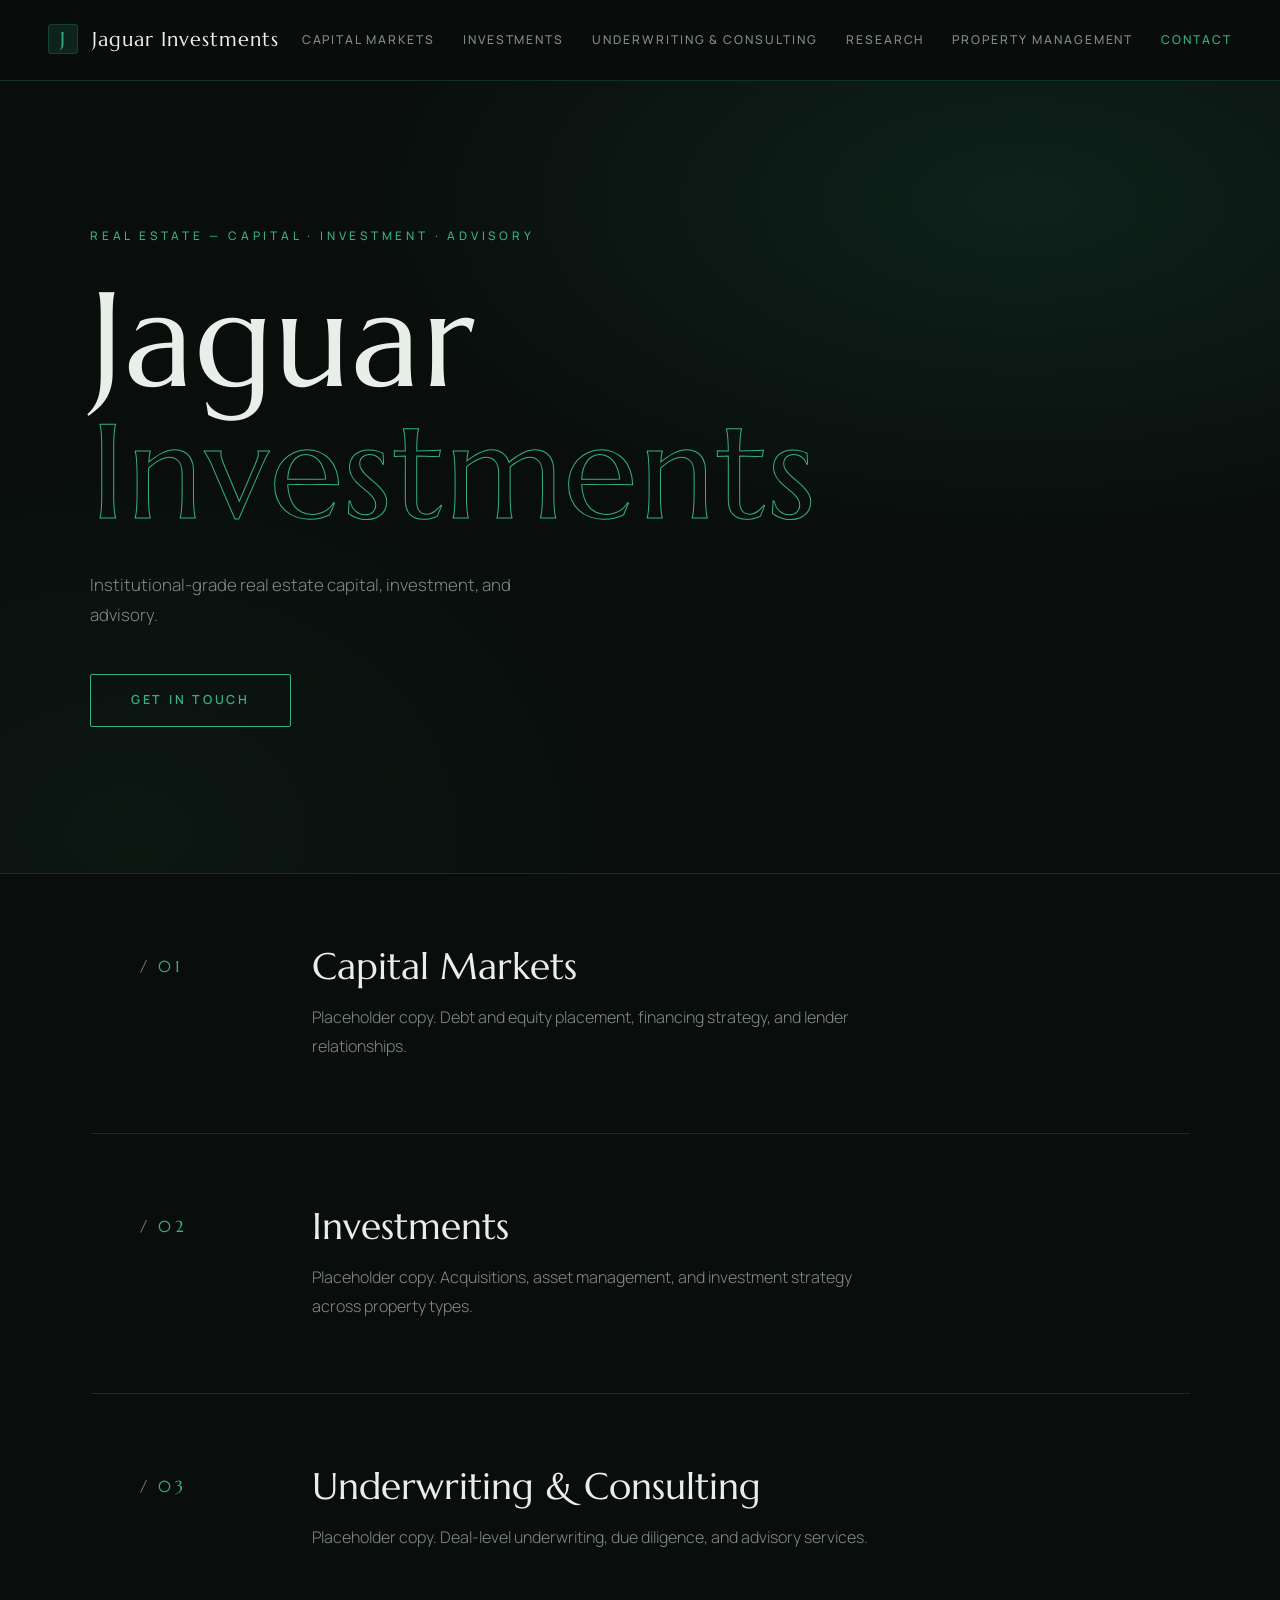
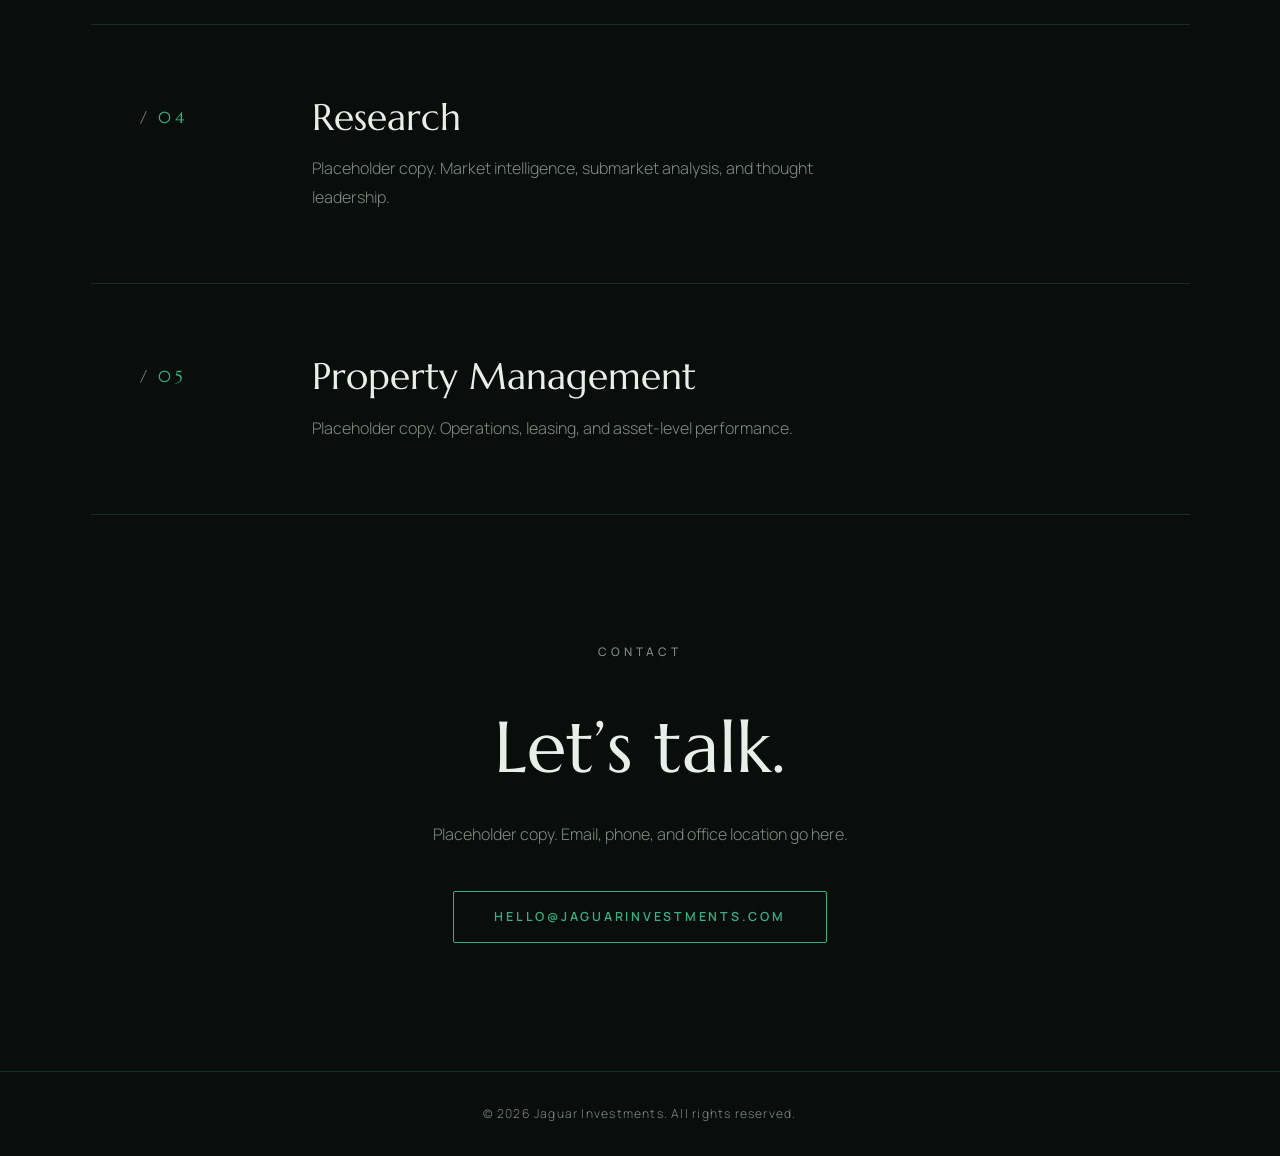
==== index.html @ a8621113 "Rebrand to Jaguar Investments with new jade-on-black Jaguar theme evolved from Noir Co-authored-by: " ====
<!DOCTYPE html>
<html lang="en">
<head>
  <meta charset="UTF-8" />
  <meta name="viewport" content="width=device-width, initial-scale=1.0" />
  <title>Jaguar Investments</title>
  <link rel="preconnect" href="https://fonts.googleapis.com" />
  <link rel="preconnect" href="https://fonts.gstatic.com" crossorigin />
  <link rel="stylesheet" href="https://fonts.googleapis.com/css2?family=Marcellus&family=Manrope:wght@300;400;500;600;700&display=swap" />
  <link rel="stylesheet" href="base.css" />
  <link rel="stylesheet" href="themes/jaguar.css" />
</head>
<body>

  <!-- ============ HEADER / NAV ============ -->
  <header class="site-header">
    <a class="logo" href="#top"><span class="logo-mark">J</span> Jaguar Investments</a>
    <nav class="site-nav">
      <a href="#capital-markets">Capital Markets</a>
      <a href="#investments">Investments</a>
      <a href="#underwriting-consulting">Underwriting &amp; Consulting</a>
      <a href="#research">Research</a>
      <a href="#property-management">Property Management</a>
      <a href="#contact" class="nav-cta">Contact</a>
    </nav>
  </header>

  <main id="top">

    <!-- ============ HERO ============ -->
    <section class="hero">
      <div class="hero-inner">
        <p class="kicker">Real Estate &mdash; Capital &middot; Investment &middot; Advisory</p>
        <h1>Jaguar<br /><em>Investments</em></h1>
        <p class="tagline">Institutional-grade real estate capital, investment, and advisory.</p>
        <a href="#contact" class="button">Get in Touch</a>
      </div>
    </section>

    <!-- ============ CORE SERVICES ============ -->
    <div class="services">

      <section id="capital-markets" class="service">
        <span class="num">01</span>
        <div class="service-copy">
          <h2>Capital Markets</h2>
          <p>Placeholder copy. Debt and equity placement, financing strategy, and lender relationships.</p>
        </div>
      </section>

      <section id="investments" class="service">
        <span class="num">02</span>
        <div class="service-copy">
          <h2>Investments</h2>
          <p>Placeholder copy. Acquisitions, asset management, and investment strategy across property types.</p>
        </div>
      </section>

      <section id="underwriting-consulting" class="service">
        <span class="num">03</span>
        <div class="service-copy">
          <h2>Underwriting &amp; Consulting</h2>
          <p>Placeholder copy. Deal-level underwriting, due diligence, and advisory services.</p>
        </div>
      </section>

      <section id="research" class="service">
        <span class="num">04</span>
        <div class="service-copy">
          <h2>Research</h2>
          <p>Placeholder copy. Market intelligence, submarket analysis, and thought leadership.</p>
        </div>
      </section>

      <section id="property-management" class="service">
        <span class="num">05</span>
        <div class="service-copy">
          <h2>Property Management</h2>
          <p>Placeholder copy. Operations, leasing, and asset-level performance.</p>
        </div>
      </section>

    </div>

    <!-- ============ CONTACT ============ -->
    <section id="contact" class="contact">
      <p class="kicker">Contact</p>
      <h2>Let&rsquo;s talk.</h2>
      <p>Placeholder copy. Email, phone, and office location go here.</p>
      <a href="mailto:hello@jaguarinvestments.com" class="button">hello@jaguarinvestments.com</a>
    </section>

  </main>

  <footer class="site-footer">
    <p>&copy; 2026 Jaguar Investments. All rights reserved.</p>
  </footer>

</body>
</html>
---- base.css ----
/* ============================================================
   Gamma Capital — base.css
   Shared reset + the floating theme switcher (dev tool).
   All visual personality lives in themes/*.css
   ============================================================ */

* {
  margin: 0;
  padding: 0;
  box-sizing: border-box;
}

html {
  scroll-behavior: smooth;
}

body {
  line-height: 1.6;
  -webkit-font-smoothing: antialiased;
}

img {
  max-width: 100%;
  display: block;
}

a {
  color: inherit;
}

/* (Theme switcher removed — Noir locked in as the site's look.
   Alternate explorations remain in themes/ for reference.) */
---- themes/jaguar.css ----
/* ============================================================
   THEME: JAGUAR — noir evolved
   Green-black base, jade accent, roman serif display.
   Black jaguar, emerald eyes. Fonts loaded via <link> in HTML.
   ============================================================ */

:root {
  --bg: #090d0b;
  --bg-raised: #0e1512;
  --text: #e8efe9;
  --muted: #7f8d85;
  --jade: #35b184;
  --jade-soft: rgba(53, 177, 132, 0.14);
  --line: rgba(53, 177, 132, 0.22);
}

body {
  background: var(--bg);
  color: var(--text);
  font-family: "Manrope", sans-serif;
  font-weight: 300;
}

::selection {
  background: var(--jade);
  color: var(--bg);
}

/* ---------- Header ---------- */
.site-header {
  display: flex;
  align-items: center;
  justify-content: space-between;
  flex-wrap: wrap;
  gap: 1rem;
  padding: 1.5rem 3rem;
  border-bottom: 1px solid var(--line);
  position: sticky;
  top: 0;
  background: rgba(9, 13, 11, 0.88);
  backdrop-filter: blur(12px);
  z-index: 10;
}

.logo {
  font-family: "Marcellus", serif;
  font-size: 1.25rem;
  letter-spacing: 0.05em;
  text-decoration: none;
}

.logo-mark {
  display: inline-block;
  color: var(--jade);
  border: 1px solid var(--line);
  background: var(--jade-soft);
  width: 1.9rem;
  height: 1.9rem;
  line-height: 1.85rem;
  text-align: center;
  border-radius: 4px;
  margin-right: 0.4rem;
}

.site-nav {
  display: flex;
  flex-wrap: wrap;
  gap: 1.75rem;
}

.site-nav a {
  text-decoration: none;
  color: var(--muted);
  font-size: 0.76rem;
  font-weight: 500;
  letter-spacing: 0.16em;
  text-transform: uppercase;
  transition: color 0.2s;
}

.site-nav a:hover,
.site-nav .nav-cta {
  color: var(--jade);
}

/* ---------- Hero ---------- */
.hero {
  min-height: 88vh;
  display: flex;
  align-items: center;
  padding: 4rem 3rem;
  background:
    radial-gradient(ellipse 55% 45% at 80% 15%, rgba(53, 177, 132, 0.13), transparent),
    radial-gradient(ellipse 45% 55% at 10% 95%, rgba(53, 177, 132, 0.06), transparent);
}

.hero-inner {
  max-width: 1100px;
  margin: 0 auto;
  width: 100%;
}

.kicker {
  color: var(--jade);
  font-size: 0.74rem;
  font-weight: 500;
  letter-spacing: 0.32em;
  text-transform: uppercase;
  margin-bottom: 1.75rem;
}

.hero h1 {
  font-family: "Marcellus", serif;
  font-weight: 400;
  font-size: clamp(3.75rem, 10.5vw, 8.5rem);
  line-height: 0.98;
  letter-spacing: 0.01em;
}

.hero h1 em {
  font-style: normal;
  color: transparent;
  -webkit-text-stroke: 1px var(--jade);
}

.tagline {
  margin-top: 2rem;
  max-width: 460px;
  color: var(--muted);
  font-size: 1.05rem;
  line-height: 1.8;
}

.button {
  display: inline-block;
  margin-top: 2.75rem;
  padding: 0.95rem 2.5rem;
  border: 1px solid var(--jade);
  color: var(--jade);
  text-decoration: none;
  font-size: 0.78rem;
  font-weight: 600;
  letter-spacing: 0.22em;
  text-transform: uppercase;
  border-radius: 2px;
  transition: all 0.25s;
}

.button:hover {
  background: var(--jade);
  color: var(--bg);
  box-shadow: 0 8px 30px rgba(53, 177, 132, 0.25);
}

/* ---------- Services ---------- */
.services {
  border-top: 1px solid var(--line);
}

.service {
  display: grid;
  grid-template-columns: 140px 1fr;
  gap: 2rem;
  max-width: 1100px;
  margin: 0 auto;
  padding: 4.5rem 3rem;
  border-bottom: 1px solid var(--line);
  border-left: 2px solid transparent;
  transition: background 0.3s, border-left-color 0.3s;
}

.service:hover {
  background: var(--bg-raised);
  border-left-color: var(--jade);
}

.num {
  font-family: "Marcellus", serif;
  font-size: 1rem;
  letter-spacing: 0.2em;
  color: var(--jade);
  line-height: 2.6;
}

.num::before {
  content: "/ ";
  color: var(--muted);
}

.service h2 {
  font-family: "Marcellus", serif;
  font-weight: 400;
  font-size: 2.3rem;
  line-height: 1.12;
  margin-bottom: 1rem;
}

.service p {
  color: var(--muted);
  max-width: 560px;
  line-height: 1.8;
}

/* ---------- Contact ---------- */
.contact {
  max-width: 1100px;
  margin: 0 auto;
  padding: 8rem 3rem;
  text-align: center;
}

.contact h2 {
  font-family: "Marcellus", serif;
  font-weight: 400;
  font-size: clamp(2.5rem, 6vw, 4.5rem);
  margin-bottom: 1rem;
}

.contact p {
  color: var(--muted);
}

/* ---------- Footer ---------- */
.site-footer {
  padding: 2rem 3rem;
  border-top: 1px solid var(--line);
  color: var(--muted);
  font-size: 0.76rem;
  letter-spacing: 0.1em;
  text-align: center;
}

@media (max-width: 640px) {
  .site-header, .hero, .service, .contact { padding-left: 1.25rem; padding-right: 1.25rem; }
  .service { grid-template-columns: 1fr; gap: 0.75rem; }
}
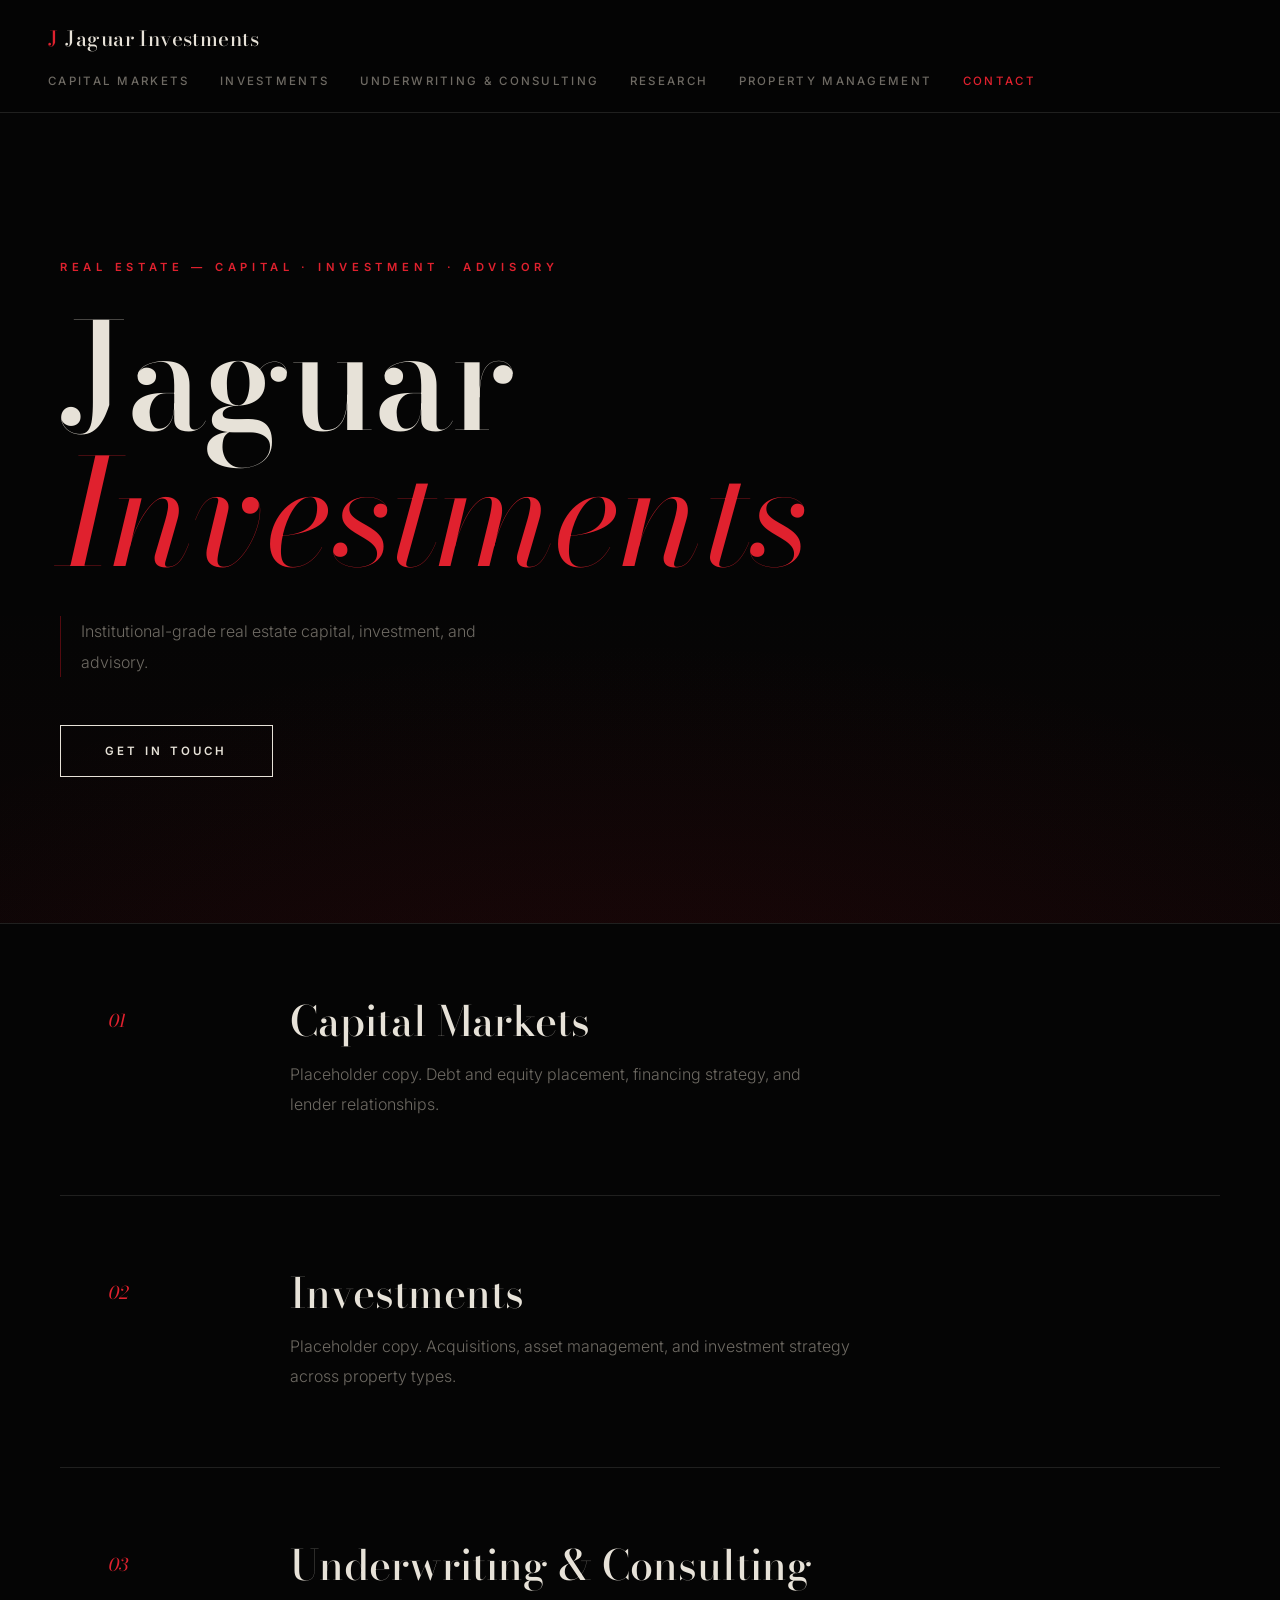
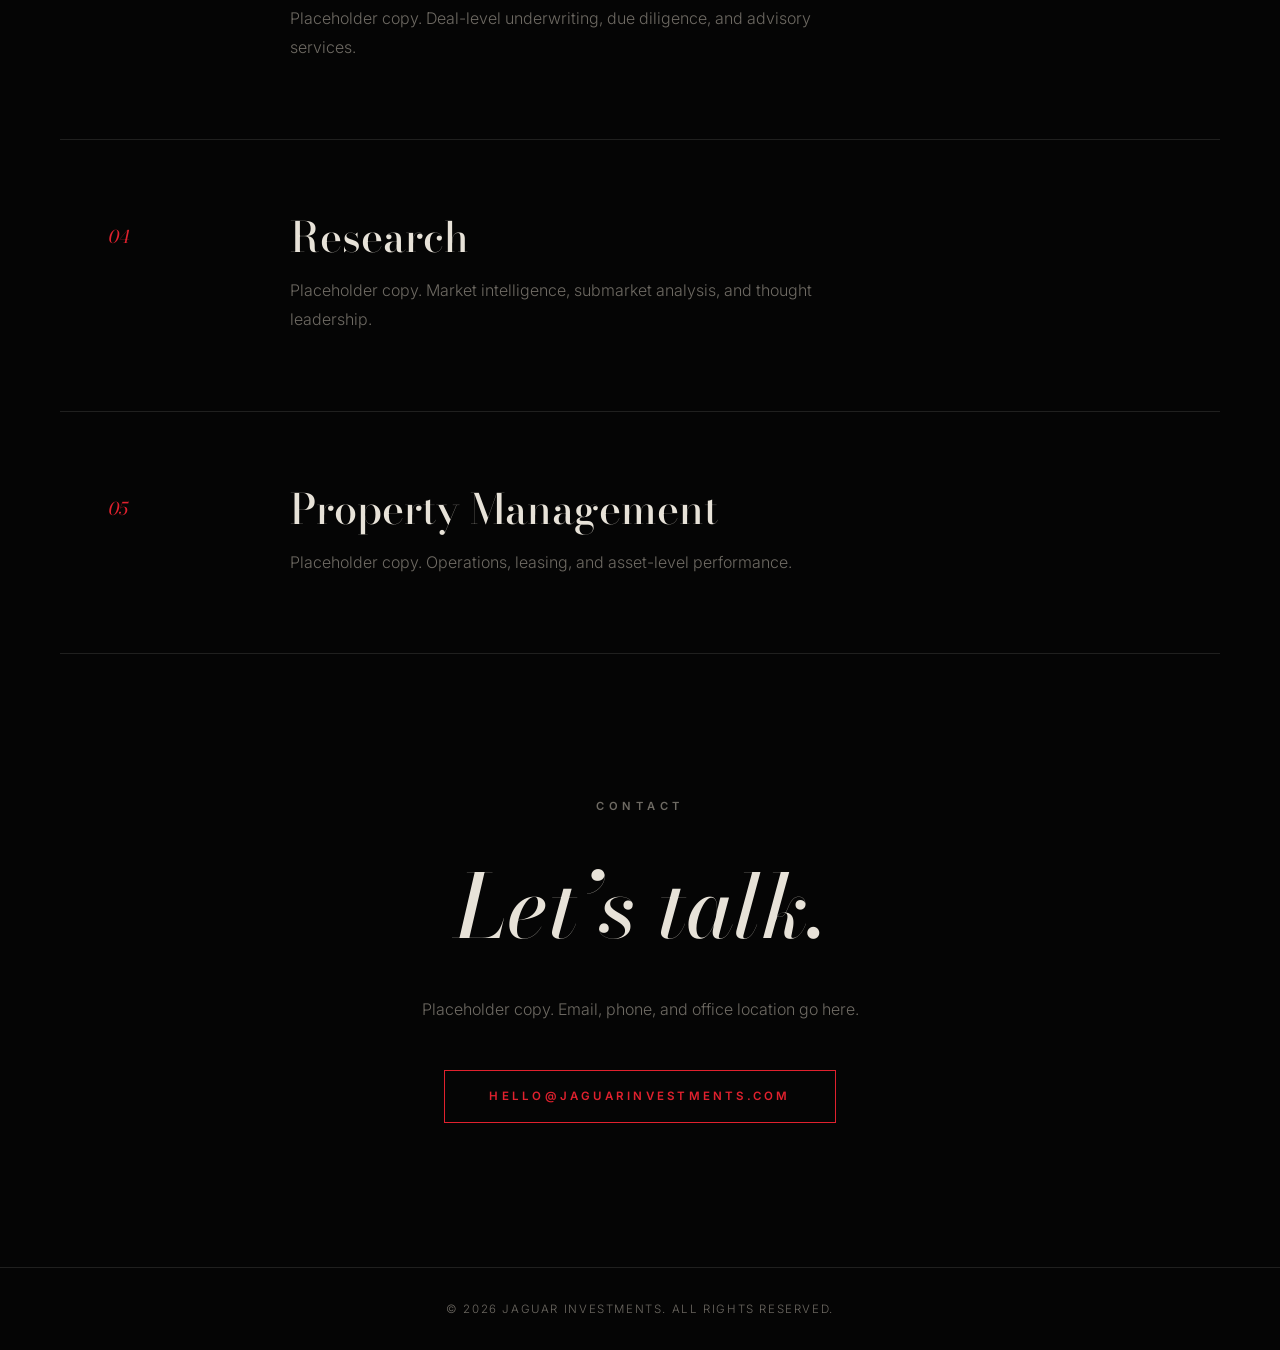
==== commit 45eadf84: "Redesign Jaguar theme: predator noir with pitch black, bone Bodoni type, blood crimson accent Co-aut" ====
--- a/index.html
+++ b/index.html
@@ -6,7 +6,7 @@
   <title>Jaguar Investments</title>
   <link rel="preconnect" href="https://fonts.googleapis.com" />
   <link rel="preconnect" href="https://fonts.gstatic.com" crossorigin />
-  <link rel="stylesheet" href="https://fonts.googleapis.com/css2?family=Marcellus&family=Manrope:wght@300;400;500;600;700&display=swap" />
+  <link rel="stylesheet" href="https://fonts.googleapis.com/css2?family=Bodoni+Moda:ital,opsz,wght@0,6..96,400;0,6..96,500;0,6..96,600;1,6..96,400;1,6..96,500&family=Inter:wght@300;400;500;600&display=swap" />
   <link rel="stylesheet" href="base.css" />
   <link rel="stylesheet" href="themes/jaguar.css" />
 </head>
--- a/themes/jaguar.css
+++ b/themes/jaguar.css
@@ -1,29 +1,31 @@
 /* ============================================================
-   THEME: JAGUAR — noir evolved
-   Green-black base, jade accent, roman serif display.
-   Black jaguar, emerald eyes. Fonts loaded via <link> in HTML.
+   THEME: JAGUAR — predator noir
+   Pitch black. Bone white. Blood crimson.
+   Razor-sharp Bodoni display type. No soft edges anywhere.
+   Fonts loaded via <link> in index.html.
    ============================================================ */
 
 :root {
-  --bg: #090d0b;
-  --bg-raised: #0e1512;
-  --text: #e8efe9;
-  --muted: #7f8d85;
-  --jade: #35b184;
-  --jade-soft: rgba(53, 177, 132, 0.14);
-  --line: rgba(53, 177, 132, 0.22);
+  --bg: #050505;
+  --bg-raised: #0c0b0b;
+  --bone: #e7e2d8;
+  --muted: #6e6a63;
+  --blood: #b3111c;
+  --blood-bright: #e0212e;
+  --line: rgba(231, 226, 216, 0.12);
+  --line-blood: rgba(179, 17, 28, 0.45);
 }
 
 body {
   background: var(--bg);
-  color: var(--text);
-  font-family: "Manrope", sans-serif;
+  color: var(--bone);
+  font-family: "Inter", sans-serif;
   font-weight: 300;
 }
 
 ::selection {
-  background: var(--jade);
-  color: var(--bg);
+  background: var(--blood);
+  color: var(--bone);
 }
 
 /* ---------- Header ---------- */
@@ -33,123 +35,125 @@
   justify-content: space-between;
   flex-wrap: wrap;
   gap: 1rem;
-  padding: 1.5rem 3rem;
+  padding: 1.4rem 3rem;
   border-bottom: 1px solid var(--line);
   position: sticky;
   top: 0;
-  background: rgba(9, 13, 11, 0.88);
-  backdrop-filter: blur(12px);
+  background: rgba(5, 5, 5, 0.92);
+  backdrop-filter: blur(14px);
   z-index: 10;
 }
 
 .logo {
-  font-family: "Marcellus", serif;
-  font-size: 1.25rem;
-  letter-spacing: 0.05em;
+  font-family: "Bodoni Moda", serif;
+  font-size: 1.3rem;
+  font-weight: 500;
+  letter-spacing: 0.02em;
   text-decoration: none;
 }
 
 .logo-mark {
-  display: inline-block;
-  color: var(--jade);
-  border: 1px solid var(--line);
-  background: var(--jade-soft);
-  width: 1.9rem;
-  height: 1.9rem;
-  line-height: 1.85rem;
-  text-align: center;
-  border-radius: 4px;
-  margin-right: 0.4rem;
+  color: var(--blood-bright);
+  margin-right: 0.1rem;
 }
 
 .site-nav {
   display: flex;
   flex-wrap: wrap;
-  gap: 1.75rem;
+  gap: 1.9rem;
 }
 
 .site-nav a {
   text-decoration: none;
   color: var(--muted);
-  font-size: 0.76rem;
-  font-weight: 500;
-  letter-spacing: 0.16em;
-  text-transform: uppercase;
-  transition: color 0.2s;
-}
-
-.site-nav a:hover,
+  font-size: 0.72rem;
+  font-weight: 500;
+  letter-spacing: 0.2em;
+  text-transform: uppercase;
+  transition: color 0.15s;
+}
+
+.site-nav a:hover {
+  color: var(--bone);
+}
+
 .site-nav .nav-cta {
-  color: var(--jade);
+  color: var(--blood-bright);
+}
+
+.site-nav .nav-cta:hover {
+  color: var(--blood-bright);
 }
 
 /* ---------- Hero ---------- */
 .hero {
-  min-height: 88vh;
+  min-height: 90vh;
   display: flex;
   align-items: center;
   padding: 4rem 3rem;
+  position: relative;
   background:
-    radial-gradient(ellipse 55% 45% at 80% 15%, rgba(53, 177, 132, 0.13), transparent),
-    radial-gradient(ellipse 45% 55% at 10% 95%, rgba(53, 177, 132, 0.06), transparent);
+    linear-gradient(180deg, transparent 60%, rgba(179, 17, 28, 0.04)),
+    radial-gradient(ellipse 70% 55% at 50% 120%, rgba(179, 17, 28, 0.10), transparent);
 }
 
 .hero-inner {
-  max-width: 1100px;
+  max-width: 1160px;
   margin: 0 auto;
   width: 100%;
 }
 
 .kicker {
-  color: var(--jade);
-  font-size: 0.74rem;
-  font-weight: 500;
-  letter-spacing: 0.32em;
-  text-transform: uppercase;
-  margin-bottom: 1.75rem;
+  color: var(--blood-bright);
+  font-size: 0.7rem;
+  font-weight: 600;
+  letter-spacing: 0.42em;
+  text-transform: uppercase;
+  margin-bottom: 2rem;
 }
 
 .hero h1 {
-  font-family: "Marcellus", serif;
+  font-family: "Bodoni Moda", serif;
+  font-weight: 500;
+  font-size: clamp(4rem, 11.5vw, 10rem);
+  line-height: 0.92;
+  letter-spacing: -0.01em;
+}
+
+.hero h1 em {
+  font-style: italic;
   font-weight: 400;
-  font-size: clamp(3.75rem, 10.5vw, 8.5rem);
-  line-height: 0.98;
-  letter-spacing: 0.01em;
-}
-
-.hero h1 em {
-  font-style: normal;
-  color: transparent;
-  -webkit-text-stroke: 1px var(--jade);
+  color: var(--blood-bright);
 }
 
 .tagline {
-  margin-top: 2rem;
-  max-width: 460px;
-  color: var(--muted);
-  font-size: 1.05rem;
-  line-height: 1.8;
+  margin-top: 2.25rem;
+  max-width: 440px;
+  color: var(--muted);
+  font-size: 1rem;
+  line-height: 1.9;
+  border-left: 1px solid var(--line-blood);
+  padding-left: 1.25rem;
 }
 
 .button {
   display: inline-block;
-  margin-top: 2.75rem;
-  padding: 0.95rem 2.5rem;
-  border: 1px solid var(--jade);
-  color: var(--jade);
+  margin-top: 3rem;
+  padding: 1rem 2.75rem;
+  border: 1px solid var(--bone);
+  color: var(--bone);
   text-decoration: none;
-  font-size: 0.78rem;
+  font-size: 0.72rem;
   font-weight: 600;
-  letter-spacing: 0.22em;
-  text-transform: uppercase;
-  border-radius: 2px;
-  transition: all 0.25s;
+  letter-spacing: 0.28em;
+  text-transform: uppercase;
+  transition: border-color 0.2s, color 0.2s, background 0.2s;
 }
 
 .button:hover {
-  background: var(--jade);
-  color: var(--bg);
-  box-shadow: 0 8px 30px rgba(53, 177, 132, 0.25);
+  border-color: var(--blood-bright);
+  background: var(--blood);
+  color: var(--bone);
 }
 
 /* ---------- Services ---------- */
@@ -159,65 +163,96 @@
 
 .service {
   display: grid;
-  grid-template-columns: 140px 1fr;
+  grid-template-columns: 150px 1fr;
   gap: 2rem;
-  max-width: 1100px;
+  max-width: 1160px;
   margin: 0 auto;
-  padding: 4.5rem 3rem;
+  padding: 4.75rem 3rem;
   border-bottom: 1px solid var(--line);
-  border-left: 2px solid transparent;
-  transition: background 0.3s, border-left-color 0.3s;
+  position: relative;
+  transition: background 0.25s;
+}
+
+.service::after {
+  content: "";
+  position: absolute;
+  left: 0;
+  top: 0;
+  bottom: 0;
+  width: 1px;
+  background: var(--blood-bright);
+  transform: scaleY(0);
+  transform-origin: top;
+  transition: transform 0.3s ease;
 }
 
 .service:hover {
   background: var(--bg-raised);
-  border-left-color: var(--jade);
+}
+
+.service:hover::after {
+  transform: scaleY(1);
 }
 
 .num {
-  font-family: "Marcellus", serif;
-  font-size: 1rem;
-  letter-spacing: 0.2em;
-  color: var(--jade);
-  line-height: 2.6;
-}
-
-.num::before {
-  content: "/ ";
-  color: var(--muted);
+  font-family: "Bodoni Moda", serif;
+  font-style: italic;
+  font-size: 1.1rem;
+  color: var(--blood-bright);
+  line-height: 2.4;
 }
 
 .service h2 {
-  font-family: "Marcellus", serif;
-  font-weight: 400;
-  font-size: 2.3rem;
-  line-height: 1.12;
+  font-family: "Bodoni Moda", serif;
+  font-weight: 500;
+  font-size: 2.6rem;
+  line-height: 1.05;
+  letter-spacing: 0;
   margin-bottom: 1rem;
 }
 
+.service:hover h2 {
+  color: #ffffff;
+}
+
 .service p {
   color: var(--muted);
   max-width: 560px;
-  line-height: 1.8;
+  line-height: 1.85;
 }
 
 /* ---------- Contact ---------- */
 .contact {
-  max-width: 1100px;
+  max-width: 1160px;
   margin: 0 auto;
-  padding: 8rem 3rem;
+  padding: 9rem 3rem;
   text-align: center;
 }
 
+.contact .kicker {
+  margin-bottom: 1.25rem;
+}
+
 .contact h2 {
-  font-family: "Marcellus", serif;
-  font-weight: 400;
-  font-size: clamp(2.5rem, 6vw, 4.5rem);
-  margin-bottom: 1rem;
+  font-family: "Bodoni Moda", serif;
+  font-weight: 500;
+  font-style: italic;
+  font-size: clamp(3rem, 7vw, 5.5rem);
+  margin-bottom: 1.25rem;
 }
 
 .contact p {
   color: var(--muted);
+}
+
+.contact .button {
+  border-color: var(--blood-bright);
+  color: var(--blood-bright);
+}
+
+.contact .button:hover {
+  background: var(--blood);
+  color: var(--bone);
 }
 
 /* ---------- Footer ---------- */
@@ -225,8 +260,9 @@
   padding: 2rem 3rem;
   border-top: 1px solid var(--line);
   color: var(--muted);
-  font-size: 0.76rem;
-  letter-spacing: 0.1em;
+  font-size: 0.72rem;
+  letter-spacing: 0.14em;
+  text-transform: uppercase;
   text-align: center;
 }
 
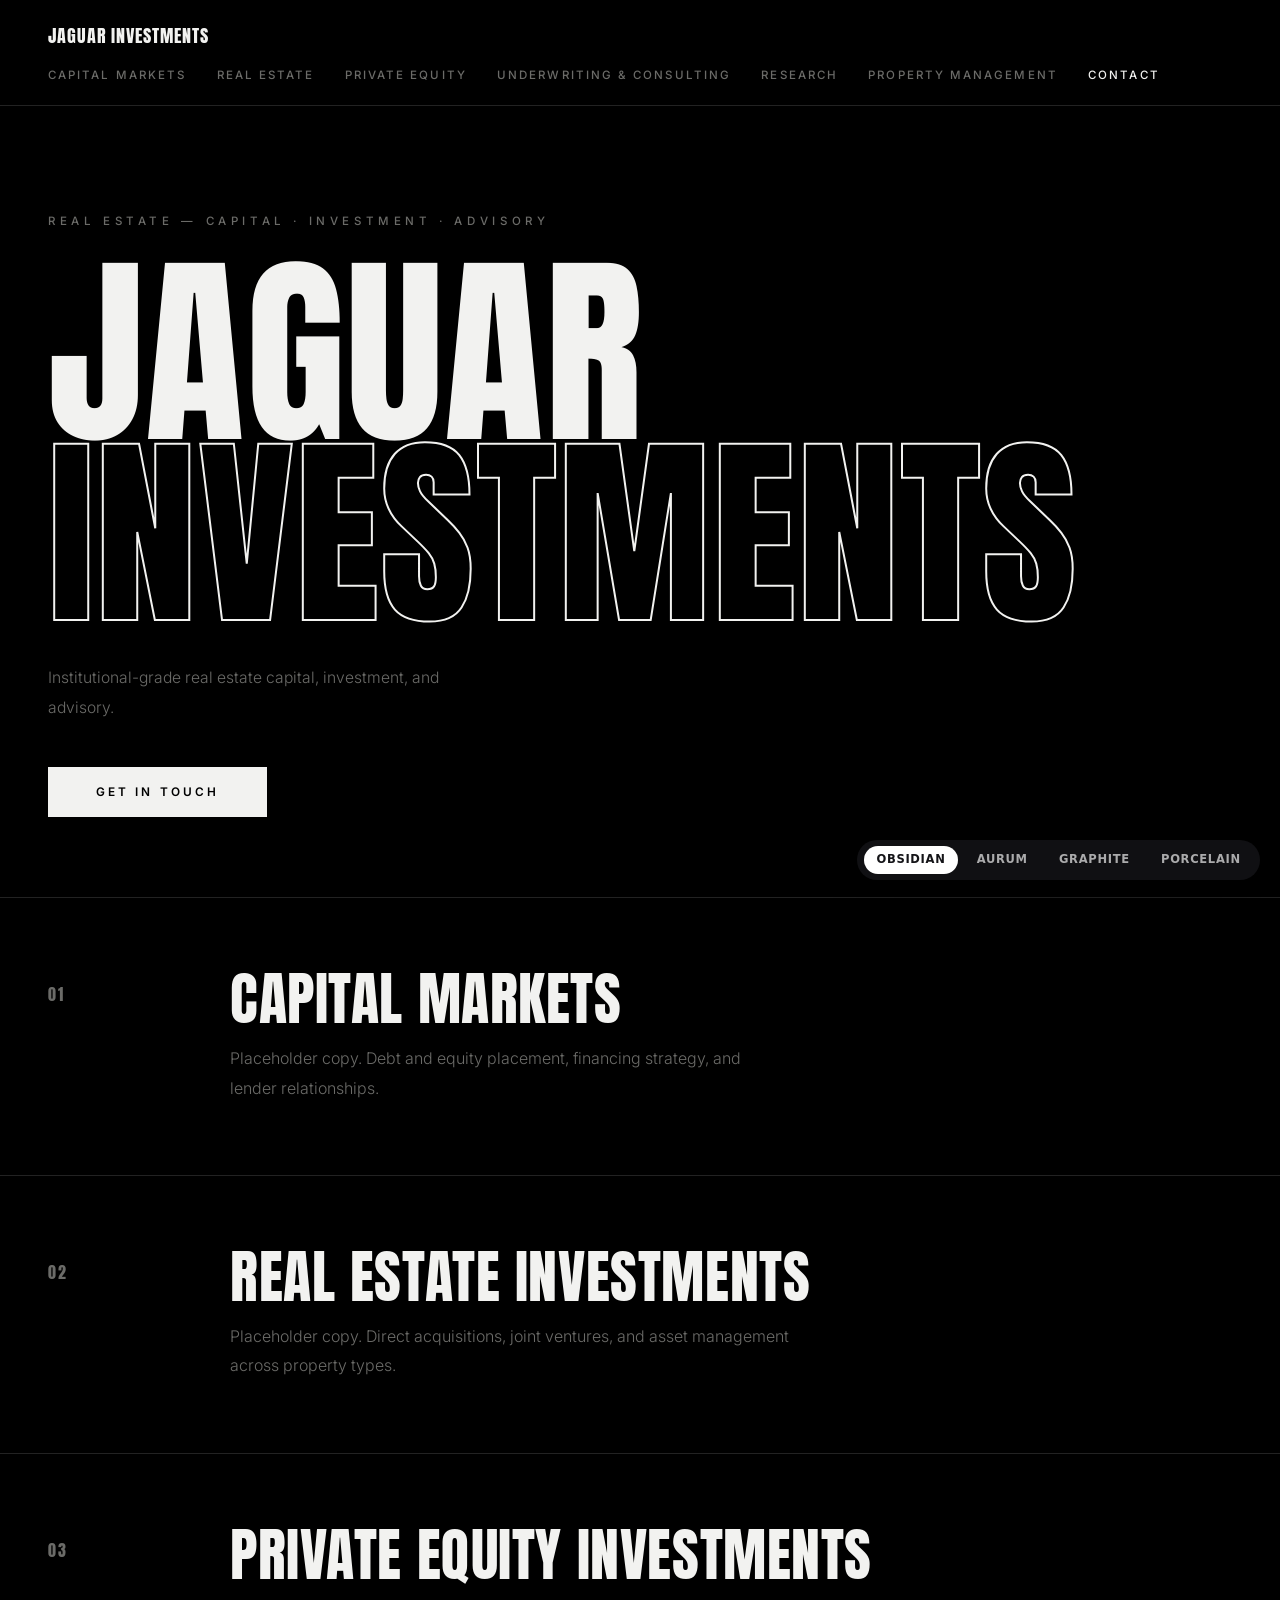
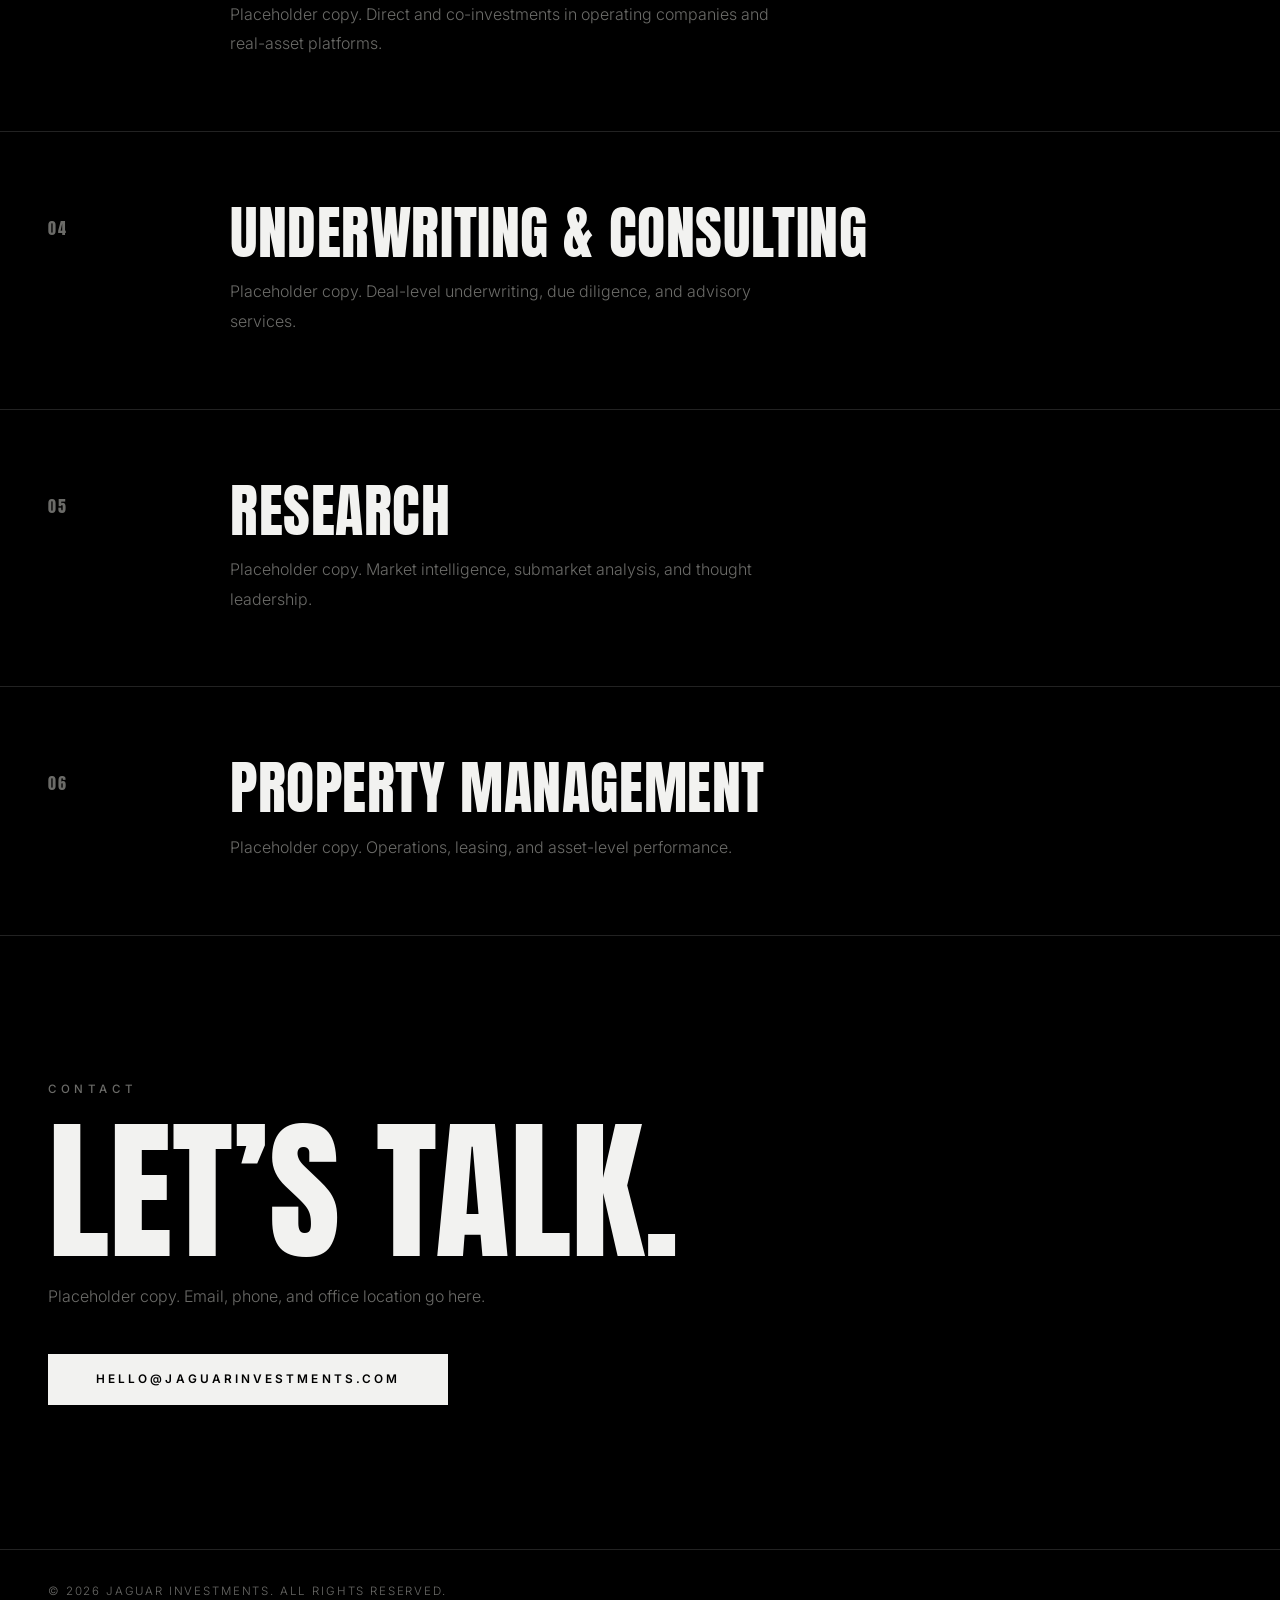
==== commit 7232aa96: "Split Investments into Real Estate and Private Equity; add four new theme options with switcher Co-a" ====
--- a/index.html
+++ b/index.html
@@ -6,9 +6,9 @@
   <title>Jaguar Investments</title>
   <link rel="preconnect" href="https://fonts.googleapis.com" />
   <link rel="preconnect" href="https://fonts.gstatic.com" crossorigin />
-  <link rel="stylesheet" href="https://fonts.googleapis.com/css2?family=Bodoni+Moda:ital,opsz,wght@0,6..96,400;0,6..96,500;0,6..96,600;1,6..96,400;1,6..96,500&family=Inter:wght@300;400;500;600&display=swap" />
+  <link rel="stylesheet" href="https://fonts.googleapis.com/css2?family=Anton&family=Cinzel:wght@400;500;600;700&family=Inter:wght@300;400;500;600&family=Space+Grotesk:wght@400;500;600;700&family=JetBrains+Mono:wght@400;500&family=Playfair+Display:ital,wght@0,400;0,500;0,600;1,400&display=swap" />
   <link rel="stylesheet" href="base.css" />
-  <link rel="stylesheet" href="themes/jaguar.css" />
+  <link rel="stylesheet" href="themes/obsidian.css" id="theme-css" />
 </head>
 <body>
 
@@ -17,7 +17,8 @@
     <a class="logo" href="#top"><span class="logo-mark">J</span> Jaguar Investments</a>
     <nav class="site-nav">
       <a href="#capital-markets">Capital Markets</a>
-      <a href="#investments">Investments</a>
+      <a href="#real-estate-investments">Real Estate</a>
+      <a href="#private-equity-investments">Private Equity</a>
       <a href="#underwriting-consulting">Underwriting &amp; Consulting</a>
       <a href="#research">Research</a>
       <a href="#property-management">Property Management</a>
@@ -48,16 +49,24 @@
         </div>
       </section>
 
-      <section id="investments" class="service">
+      <section id="real-estate-investments" class="service">
         <span class="num">02</span>
         <div class="service-copy">
-          <h2>Investments</h2>
-          <p>Placeholder copy. Acquisitions, asset management, and investment strategy across property types.</p>
+          <h2>Real Estate Investments</h2>
+          <p>Placeholder copy. Direct acquisitions, joint ventures, and asset management across property types.</p>
+        </div>
+      </section>
+
+      <section id="private-equity-investments" class="service">
+        <span class="num">03</span>
+        <div class="service-copy">
+          <h2>Private Equity Investments</h2>
+          <p>Placeholder copy. Direct and co-investments in operating companies and real-asset platforms.</p>
         </div>
       </section>
 
       <section id="underwriting-consulting" class="service">
-        <span class="num">03</span>
+        <span class="num">04</span>
         <div class="service-copy">
           <h2>Underwriting &amp; Consulting</h2>
           <p>Placeholder copy. Deal-level underwriting, due diligence, and advisory services.</p>
@@ -65,7 +74,7 @@
       </section>
 
       <section id="research" class="service">
-        <span class="num">04</span>
+        <span class="num">05</span>
         <div class="service-copy">
           <h2>Research</h2>
           <p>Placeholder copy. Market intelligence, submarket analysis, and thought leadership.</p>
@@ -73,7 +82,7 @@
       </section>
 
       <section id="property-management" class="service">
-        <span class="num">05</span>
+        <span class="num">06</span>
         <div class="service-copy">
           <h2>Property Management</h2>
           <p>Placeholder copy. Operations, leasing, and asset-level performance.</p>
@@ -96,5 +105,45 @@
     <p>&copy; 2026 Jaguar Investments. All rights reserved.</p>
   </footer>
 
+  <!-- ============ THEME SWITCHER (dev tool for shopping aesthetics) ============ -->
+  <div class="theme-switcher" aria-label="Theme switcher">
+    <button data-theme="obsidian">Obsidian</button>
+    <button data-theme="aurum">Aurum</button>
+    <button data-theme="graphite">Graphite</button>
+    <button data-theme="porcelain">Porcelain</button>
+  </div>
+
+  <script>
+    (function () {
+      var hrefs = {
+        obsidian: "themes/obsidian.css",
+        aurum: "themes/aurum.css",
+        graphite: "themes/graphite.css",
+        porcelain: "themes/porcelain.css"
+      };
+      var link = document.getElementById("theme-css");
+      var buttons = document.querySelectorAll(".theme-switcher button");
+
+      function setTheme(name) {
+        if (!hrefs[name]) name = "obsidian";
+        link.setAttribute("href", hrefs[name]);
+        document.documentElement.setAttribute("data-theme", name);
+        try { localStorage.setItem("jaguar-theme", name); } catch (e) {}
+        buttons.forEach(function (b) {
+          b.classList.toggle("active", b.dataset.theme === name);
+        });
+      }
+
+      buttons.forEach(function (b) {
+        b.addEventListener("click", function () { setTheme(b.dataset.theme); });
+      });
+
+      var param = new URLSearchParams(location.search).get("theme");
+      var saved = null;
+      try { saved = localStorage.getItem("jaguar-theme"); } catch (e) {}
+      setTheme(param || saved || "obsidian");
+    })();
+  </script>
+
 </body>
 </html>
--- a/base.css
+++ b/base.css
@@ -28,5 +28,39 @@
   color: inherit;
 }
 
-/* (Theme switcher removed — Noir locked in as the site's look.
-   Alternate explorations remain in themes/ for reference.) */
+/* ---------- Theme switcher (always visible, theme-agnostic) ---------- */
+.theme-switcher {
+  position: fixed;
+  bottom: 1.25rem;
+  right: 1.25rem;
+  z-index: 999;
+  display: flex;
+  gap: 0.35rem;
+  padding: 0.4rem;
+  border-radius: 999px;
+  background: rgba(20, 20, 24, 0.82);
+  backdrop-filter: blur(10px);
+  box-shadow: 0 8px 30px rgba(0, 0, 0, 0.35);
+}
+
+.theme-switcher button {
+  border: none;
+  background: transparent;
+  color: rgba(255, 255, 255, 0.65);
+  font: 600 0.72rem/1 system-ui, sans-serif;
+  letter-spacing: 0.06em;
+  text-transform: uppercase;
+  padding: 0.5rem 0.8rem;
+  border-radius: 999px;
+  cursor: pointer;
+  transition: all 0.15s ease;
+}
+
+.theme-switcher button:hover {
+  color: #ffffff;
+}
+
+.theme-switcher button.active {
+  background: #ffffff;
+  color: #141418;
+}
--- a/themes/obsidian.css
+++ b/themes/obsidian.css
@@ -0,0 +1,224 @@
+/* ============================================================
+   THEME: OBSIDIAN — monochrome menace
+   Pure black and white. Towering condensed caps. No accent
+   color anywhere — danger through scale and austerity.
+   ============================================================ */
+
+:root {
+  --bg: #000000;
+  --bg-raised: #0a0a0a;
+  --text: #f2f2f0;
+  --muted: #6b6b68;
+  --line: rgba(242, 242, 240, 0.14);
+}
+
+body {
+  background: var(--bg);
+  color: var(--text);
+  font-family: "Inter", sans-serif;
+  font-weight: 300;
+}
+
+::selection {
+  background: var(--text);
+  color: var(--bg);
+}
+
+/* ---------- Header ---------- */
+.site-header {
+  display: flex;
+  align-items: center;
+  justify-content: space-between;
+  flex-wrap: wrap;
+  gap: 1rem;
+  padding: 1.3rem 3rem;
+  border-bottom: 1px solid var(--line);
+  position: sticky;
+  top: 0;
+  background: rgba(0, 0, 0, 0.92);
+  backdrop-filter: blur(14px);
+  z-index: 10;
+}
+
+.logo {
+  font-family: "Anton", sans-serif;
+  font-size: 1.15rem;
+  letter-spacing: 0.05em;
+  text-transform: uppercase;
+  text-decoration: none;
+}
+
+.logo-mark {
+  display: none;
+}
+
+.site-nav {
+  display: flex;
+  flex-wrap: wrap;
+  gap: 1.9rem;
+}
+
+.site-nav a {
+  text-decoration: none;
+  color: var(--muted);
+  font-size: 0.72rem;
+  font-weight: 500;
+  letter-spacing: 0.18em;
+  text-transform: uppercase;
+  transition: color 0.15s;
+}
+
+.site-nav a:hover,
+.site-nav .nav-cta {
+  color: var(--text);
+}
+
+/* ---------- Hero ---------- */
+.hero {
+  min-height: 88vh;
+  display: flex;
+  align-items: flex-end;
+  padding: 4rem 3rem 5rem;
+  border-bottom: 1px solid var(--line);
+}
+
+.hero-inner {
+  max-width: 1400px;
+  margin: 0 auto;
+  width: 100%;
+}
+
+.kicker {
+  color: var(--muted);
+  font-size: 0.72rem;
+  font-weight: 500;
+  letter-spacing: 0.4em;
+  text-transform: uppercase;
+  margin-bottom: 2rem;
+}
+
+.hero h1 {
+  font-family: "Anton", sans-serif;
+  font-weight: 400;
+  font-size: clamp(5rem, 16vw, 15rem);
+  line-height: 0.88;
+  letter-spacing: 0.005em;
+  text-transform: uppercase;
+}
+
+.hero h1 em {
+  font-style: normal;
+  color: transparent;
+  -webkit-text-stroke: 2px var(--text);
+}
+
+.tagline {
+  margin-top: 2.5rem;
+  max-width: 420px;
+  color: var(--muted);
+  font-size: 0.98rem;
+  line-height: 1.9;
+}
+
+.button {
+  display: inline-block;
+  margin-top: 2.75rem;
+  padding: 1rem 3rem;
+  background: var(--text);
+  color: var(--bg);
+  text-decoration: none;
+  font-size: 0.74rem;
+  font-weight: 600;
+  letter-spacing: 0.26em;
+  text-transform: uppercase;
+  transition: opacity 0.2s;
+}
+
+.button:hover {
+  opacity: 0.85;
+}
+
+/* ---------- Services ---------- */
+.service {
+  display: grid;
+  grid-template-columns: 150px 1fr;
+  gap: 2rem;
+  max-width: 1400px;
+  margin: 0 auto;
+  padding: 4.5rem 3rem;
+  border-bottom: 1px solid var(--line);
+  transition: background 0.2s;
+}
+
+.service:hover {
+  background: var(--bg-raised);
+}
+
+.num {
+  font-family: "Anton", sans-serif;
+  font-size: 1rem;
+  color: var(--muted);
+  letter-spacing: 0.1em;
+  line-height: 3;
+}
+
+.service h2 {
+  font-family: "Anton", sans-serif;
+  font-weight: 400;
+  font-size: clamp(2.2rem, 5vw, 3.6rem);
+  line-height: 1;
+  letter-spacing: 0.01em;
+  text-transform: uppercase;
+  margin-bottom: 1rem;
+}
+
+.service:hover h2 {
+  color: #ffffff;
+  -webkit-text-stroke: 0;
+}
+
+.service p {
+  color: var(--muted);
+  max-width: 560px;
+  line-height: 1.85;
+}
+
+/* ---------- Contact ---------- */
+.contact {
+  max-width: 1400px;
+  margin: 0 auto;
+  padding: 9rem 3rem;
+  text-align: left;
+}
+
+.contact .kicker {
+  margin-bottom: 1.5rem;
+}
+
+.contact h2 {
+  font-family: "Anton", sans-serif;
+  font-weight: 400;
+  font-size: clamp(4rem, 12vw, 10rem);
+  line-height: 0.9;
+  text-transform: uppercase;
+  margin-bottom: 1.5rem;
+}
+
+.contact p {
+  color: var(--muted);
+}
+
+/* ---------- Footer ---------- */
+.site-footer {
+  padding: 2rem 3rem;
+  border-top: 1px solid var(--line);
+  color: var(--muted);
+  font-size: 0.72rem;
+  letter-spacing: 0.16em;
+  text-transform: uppercase;
+}
+
+@media (max-width: 640px) {
+  .site-header, .hero, .service, .contact { padding-left: 1.25rem; padding-right: 1.25rem; }
+  .service { grid-template-columns: 1fr; gap: 0.75rem; }
+}
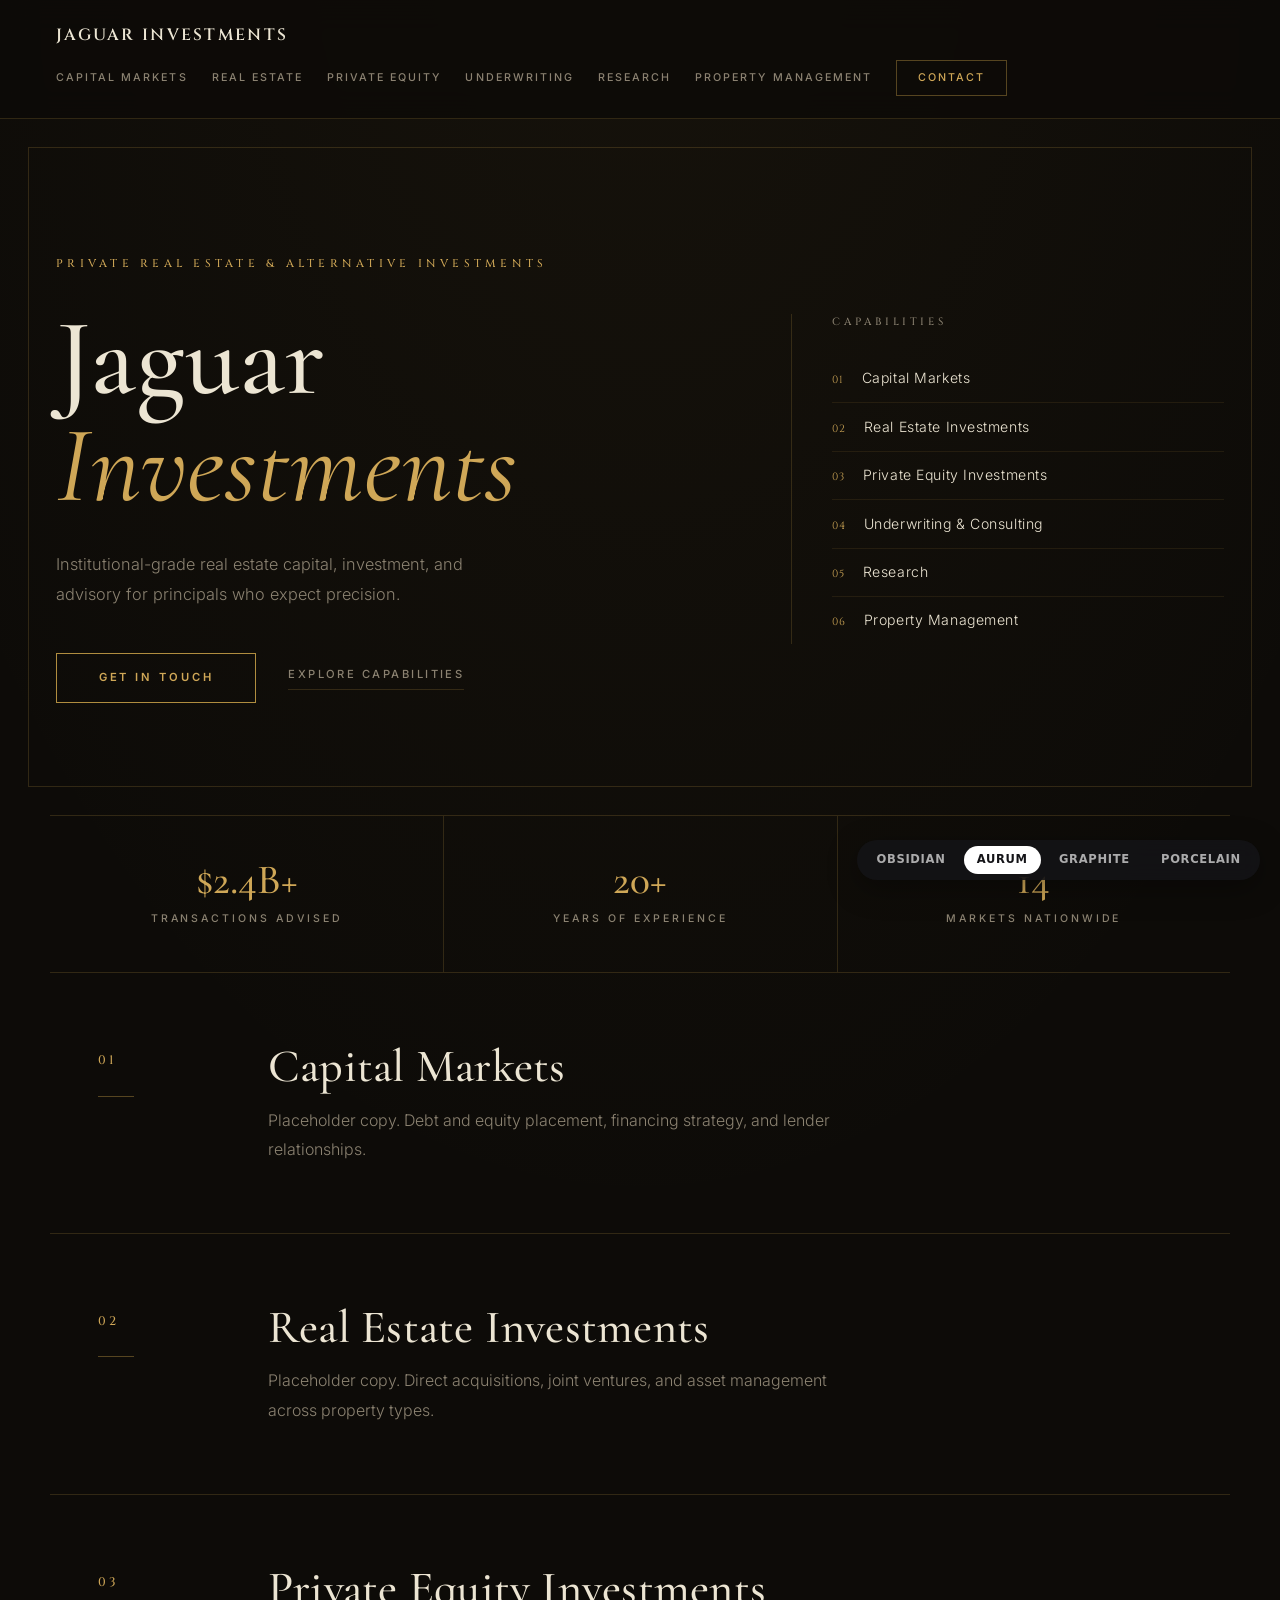
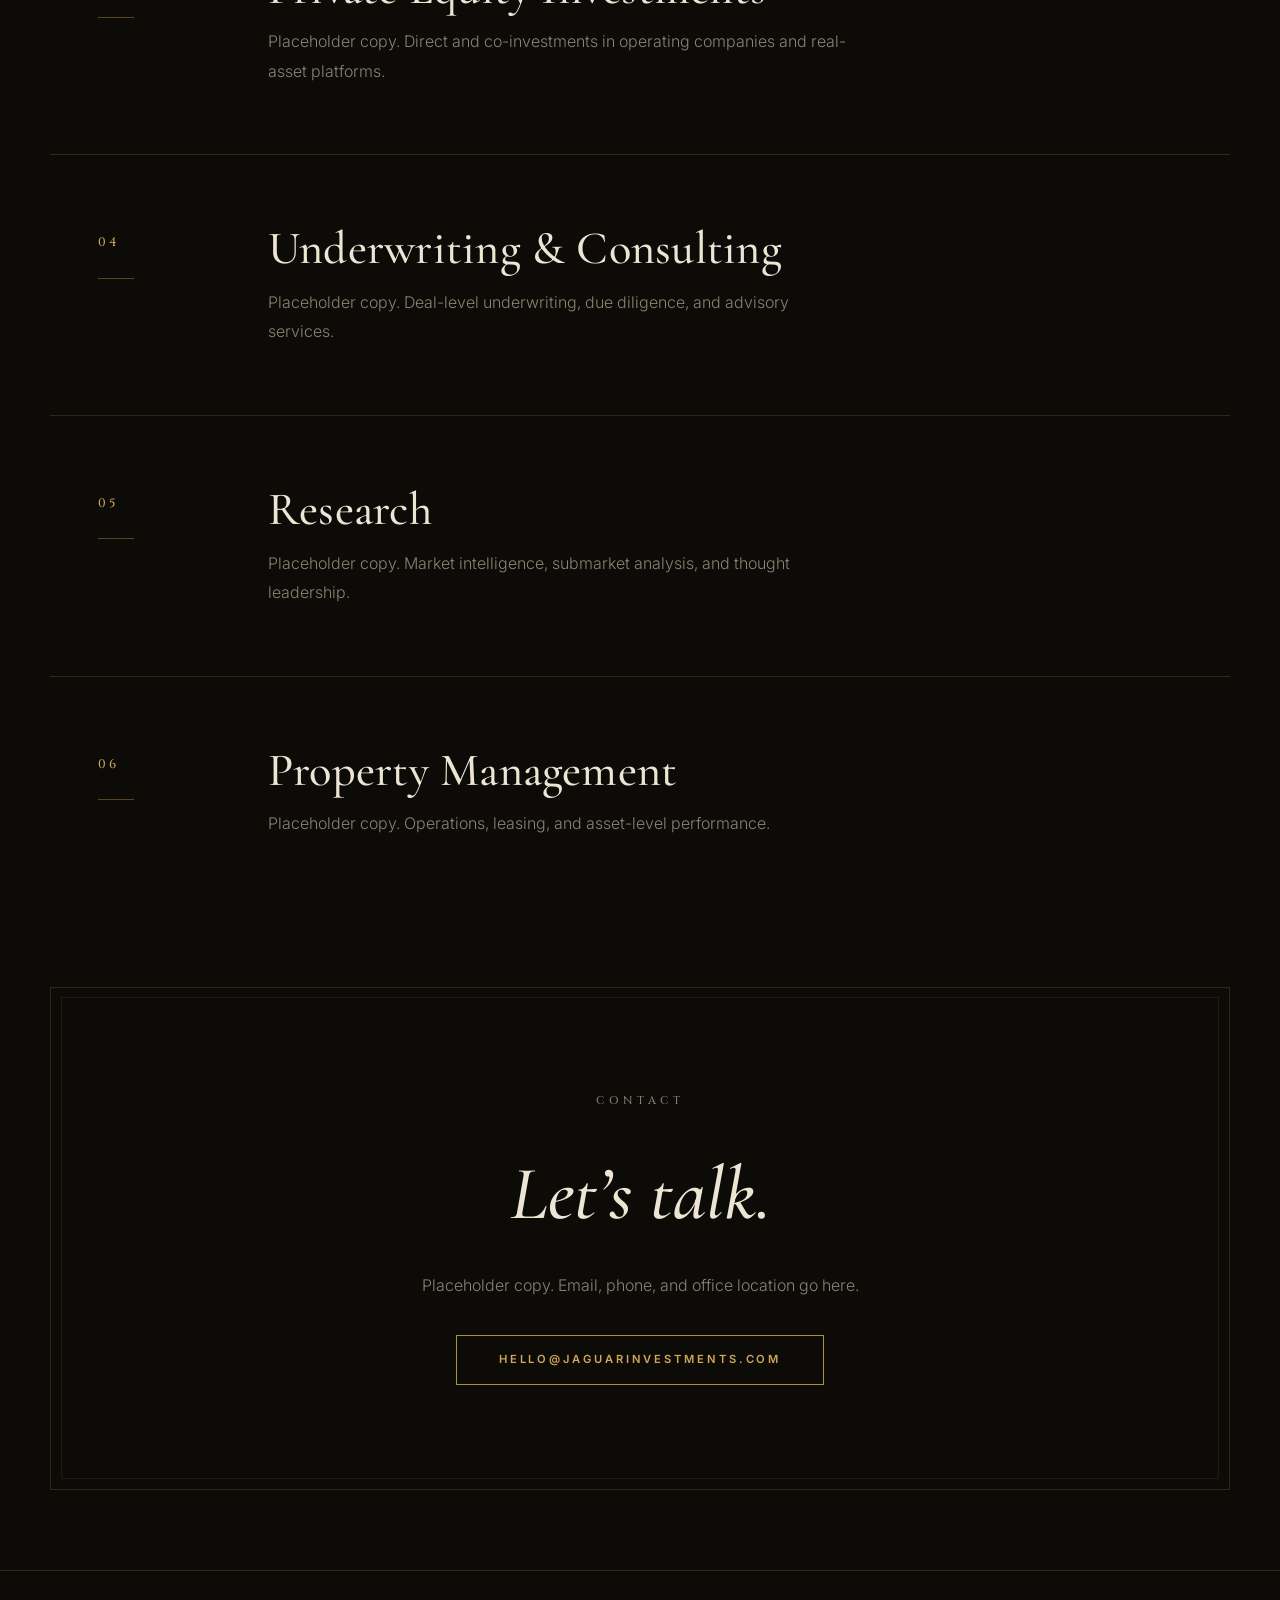
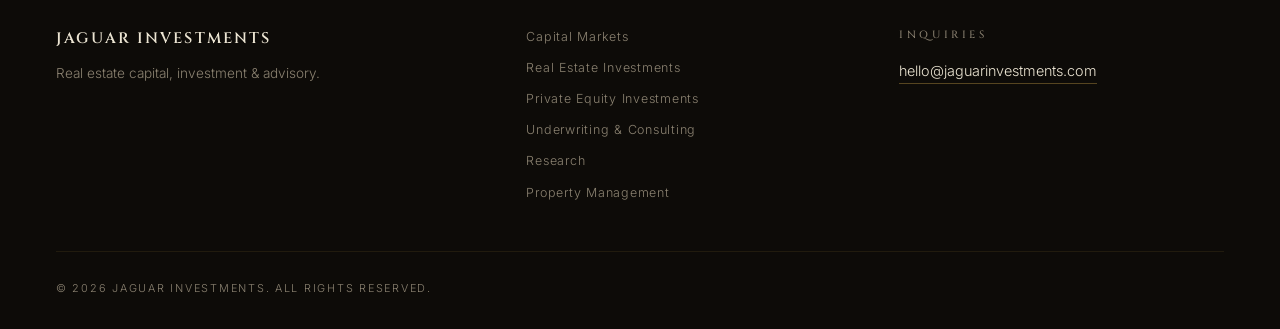
==== commit ea56dbff: "Refine Aurum: asymmetric hero with capabilities index, hairline frames, stats strip, structured foot" ====
--- a/index.html
+++ b/index.html
@@ -6,9 +6,9 @@
   <title>Jaguar Investments</title>
   <link rel="preconnect" href="https://fonts.googleapis.com" />
   <link rel="preconnect" href="https://fonts.gstatic.com" crossorigin />
-  <link rel="stylesheet" href="https://fonts.googleapis.com/css2?family=Anton&family=Cinzel:wght@400;500;600;700&family=Inter:wght@300;400;500;600&family=Space+Grotesk:wght@400;500;600;700&family=JetBrains+Mono:wght@400;500&family=Playfair+Display:ital,wght@0,400;0,500;0,600;1,400&display=swap" />
+  <link rel="stylesheet" href="https://fonts.googleapis.com/css2?family=Anton&family=Cinzel:wght@400;500;600;700&family=Cormorant+Garamond:ital,wght@0,400;0,500;0,600;1,400;1,500&family=Inter:wght@300;400;500;600&family=Space+Grotesk:wght@400;500;600;700&family=JetBrains+Mono:wght@400;500&family=Playfair+Display:ital,wght@0,400;0,500;0,600;1,400&display=swap" />
   <link rel="stylesheet" href="base.css" />
-  <link rel="stylesheet" href="themes/obsidian.css" id="theme-css" />
+  <link rel="stylesheet" href="themes/aurum.css" id="theme-css" />
 </head>
 <body>
 
@@ -19,7 +19,7 @@
       <a href="#capital-markets">Capital Markets</a>
       <a href="#real-estate-investments">Real Estate</a>
       <a href="#private-equity-investments">Private Equity</a>
-      <a href="#underwriting-consulting">Underwriting &amp; Consulting</a>
+      <a href="#underwriting-consulting">Underwriting</a>
       <a href="#research">Research</a>
       <a href="#property-management">Property Management</a>
       <a href="#contact" class="nav-cta">Contact</a>
@@ -31,10 +31,42 @@
     <!-- ============ HERO ============ -->
     <section class="hero">
       <div class="hero-inner">
-        <p class="kicker">Real Estate &mdash; Capital &middot; Investment &middot; Advisory</p>
-        <h1>Jaguar<br /><em>Investments</em></h1>
-        <p class="tagline">Institutional-grade real estate capital, investment, and advisory.</p>
-        <a href="#contact" class="button">Get in Touch</a>
+        <div class="hero-main">
+          <p class="kicker">Private Real Estate &amp; Alternative Investments</p>
+          <h1>Jaguar<br /><em>Investments</em></h1>
+          <p class="tagline">Institutional-grade real estate capital, investment, and advisory for principals who expect precision.</p>
+          <div class="hero-actions">
+            <a href="#contact" class="button">Get in Touch</a>
+            <a href="#capital-markets" class="link-quiet">Explore Capabilities</a>
+          </div>
+        </div>
+        <aside class="hero-aside">
+          <p class="aside-label">Capabilities</p>
+          <ol>
+            <li><a href="#capital-markets">Capital Markets</a></li>
+            <li><a href="#real-estate-investments">Real Estate Investments</a></li>
+            <li><a href="#private-equity-investments">Private Equity Investments</a></li>
+            <li><a href="#underwriting-consulting">Underwriting &amp; Consulting</a></li>
+            <li><a href="#research">Research</a></li>
+            <li><a href="#property-management">Property Management</a></li>
+          </ol>
+        </aside>
+      </div>
+    </section>
+
+    <!-- ============ STATS (placeholder figures) ============ -->
+    <section class="stats">
+      <div class="stat">
+        <span class="stat-value">$2.4B+</span>
+        <span class="stat-label">Transactions Advised</span>
+      </div>
+      <div class="stat">
+        <span class="stat-value">20+</span>
+        <span class="stat-label">Years of Experience</span>
+      </div>
+      <div class="stat">
+        <span class="stat-value">14</span>
+        <span class="stat-label">Markets Nationwide</span>
       </div>
     </section>
 
@@ -102,7 +134,25 @@
   </main>
 
   <footer class="site-footer">
-    <p>&copy; 2026 Jaguar Investments. All rights reserved.</p>
+    <div class="footer-grid">
+      <div class="footer-brand">
+        <p class="footer-wordmark">Jaguar Investments</p>
+        <p class="footer-tag">Real estate capital, investment &amp; advisory.</p>
+      </div>
+      <nav class="footer-nav" aria-label="Footer">
+        <a href="#capital-markets">Capital Markets</a>
+        <a href="#real-estate-investments">Real Estate Investments</a>
+        <a href="#private-equity-investments">Private Equity Investments</a>
+        <a href="#underwriting-consulting">Underwriting &amp; Consulting</a>
+        <a href="#research">Research</a>
+        <a href="#property-management">Property Management</a>
+      </nav>
+      <div class="footer-contact">
+        <p class="aside-label">Inquiries</p>
+        <a href="mailto:hello@jaguarinvestments.com">hello@jaguarinvestments.com</a>
+      </div>
+    </div>
+    <p class="footer-legal">&copy; 2026 Jaguar Investments. All rights reserved.</p>
   </footer>
 
   <!-- ============ THEME SWITCHER (dev tool for shopping aesthetics) ============ -->
@@ -125,7 +175,7 @@
       var buttons = document.querySelectorAll(".theme-switcher button");
 
       function setTheme(name) {
-        if (!hrefs[name]) name = "obsidian";
+        if (!hrefs[name]) name = "aurum";
         link.setAttribute("href", hrefs[name]);
         document.documentElement.setAttribute("data-theme", name);
         try { localStorage.setItem("jaguar-theme", name); } catch (e) {}
@@ -141,7 +191,7 @@
       var param = new URLSearchParams(location.search).get("theme");
       var saved = null;
       try { saved = localStorage.getItem("jaguar-theme"); } catch (e) {}
-      setTheme(param || saved || "obsidian");
+      setTheme(param || saved || "aurum");
     })();
   </script>
 
--- a/base.css
+++ b/base.css
@@ -26,6 +26,28 @@
 
 a {
   color: inherit;
+}
+
+/* ---------- Aurum-specific enrichments hidden by default ----------
+   Themes that style these (aurum.css) override the display. This keeps
+   the older exploration themes rendering cleanly on the same HTML. */
+.hero-aside,
+.stats,
+.link-quiet,
+.footer-tag,
+.footer-contact .aside-label {
+  display: none;
+}
+
+.footer-grid {
+  display: flex;
+  flex-wrap: wrap;
+  gap: 1rem 2.5rem;
+  align-items: baseline;
+}
+
+.footer-nav {
+  display: none;
 }
 
 /* ---------- Theme switcher (always visible, theme-agnostic) ---------- */
--- a/themes/aurum.css
+++ b/themes/aurum.css
@@ -0,0 +1,477 @@
+/* ============================================================
+   THEME: AURUM — engraved authority, refined
+   Black marble, antique gold hairlines, Cormorant display
+   with Cinzel reserved for small engraved details.
+   ============================================================ */
+
+:root {
+  --bg: #0d0b08;
+  --bg-raised: #131007;
+  --ivory: #ece5d3;
+  --muted: #8b8271;
+  --gold: #b08d3f;
+  --gold-bright: #cfa757;
+  --line: rgba(176, 141, 63, 0.22);
+  --line-strong: rgba(176, 141, 63, 0.45);
+}
+
+body {
+  background:
+    radial-gradient(ellipse 65% 40% at 50% -5%, rgba(176, 141, 63, 0.06), transparent),
+    var(--bg);
+  color: var(--ivory);
+  font-family: "Inter", sans-serif;
+  font-weight: 300;
+}
+
+::selection {
+  background: var(--gold);
+  color: var(--bg);
+}
+
+/* ---------- Header ---------- */
+.site-header {
+  display: flex;
+  align-items: center;
+  justify-content: space-between;
+  flex-wrap: wrap;
+  gap: 0.75rem 1.5rem;
+  padding: 1.35rem 3.5rem;
+  border-bottom: 1px solid var(--line);
+  position: sticky;
+  top: 0;
+  background: rgba(13, 11, 8, 0.94);
+  backdrop-filter: blur(16px);
+  z-index: 10;
+}
+
+.logo {
+  font-family: "Cinzel", serif;
+  font-size: 1.02rem;
+  font-weight: 600;
+  letter-spacing: 0.14em;
+  text-transform: uppercase;
+  text-decoration: none;
+  white-space: nowrap;
+}
+
+.logo-mark {
+  display: none;
+}
+
+.site-nav {
+  display: flex;
+  flex-wrap: wrap;
+  gap: 1.5rem;
+  align-items: center;
+}
+
+.site-nav a {
+  text-decoration: none;
+  color: var(--muted);
+  font-size: 0.67rem;
+  font-weight: 500;
+  letter-spacing: 0.19em;
+  text-transform: uppercase;
+  transition: color 0.2s;
+}
+
+.site-nav a:hover {
+  color: var(--ivory);
+}
+
+.site-nav .nav-cta {
+  color: var(--gold-bright);
+  border: 1px solid var(--line-strong);
+  padding: 0.55rem 1.3rem;
+  transition: all 0.25s;
+}
+
+.site-nav .nav-cta:hover {
+  background: var(--gold);
+  border-color: var(--gold);
+  color: var(--bg);
+}
+
+/* ---------- Hero ---------- */
+.hero {
+  position: relative;
+  padding: 8.5rem 3.5rem 7rem;
+}
+
+.hero::after {
+  content: "";
+  position: absolute;
+  inset: 1.75rem;
+  border: 1px solid var(--line);
+  pointer-events: none;
+}
+
+.hero-inner {
+  max-width: 1180px;
+  margin: 0 auto;
+  display: grid;
+  grid-template-columns: 1.55fr 1fr;
+  gap: 4rem;
+  align-items: center;
+}
+
+.kicker {
+  color: var(--gold-bright);
+  font-family: "Cinzel", serif;
+  font-size: 0.7rem;
+  font-weight: 500;
+  letter-spacing: 0.38em;
+  text-transform: uppercase;
+  margin-bottom: 2rem;
+}
+
+.hero h1 {
+  font-family: "Cormorant Garamond", serif;
+  font-weight: 500;
+  font-size: clamp(4rem, 8.5vw, 7.25rem);
+  line-height: 0.98;
+  letter-spacing: 0;
+}
+
+.hero h1 em {
+  font-style: italic;
+  font-weight: 400;
+  color: var(--gold-bright);
+}
+
+.tagline {
+  margin-top: 1.9rem;
+  max-width: 470px;
+  color: var(--muted);
+  font-size: 1.02rem;
+  line-height: 1.85;
+}
+
+.hero-actions {
+  display: flex;
+  align-items: center;
+  gap: 2rem;
+  margin-top: 2.75rem;
+}
+
+.button {
+  display: inline-block;
+  padding: 0.95rem 2.6rem;
+  border: 1px solid var(--gold);
+  color: var(--gold-bright);
+  text-decoration: none;
+  font-size: 0.7rem;
+  font-weight: 600;
+  letter-spacing: 0.26em;
+  text-transform: uppercase;
+  transition: all 0.25s;
+}
+
+.button:hover {
+  background: var(--gold);
+  color: var(--bg);
+}
+
+.link-quiet {
+  display: inline-block;
+  color: var(--muted);
+  text-decoration: none;
+  font-size: 0.7rem;
+  font-weight: 500;
+  letter-spacing: 0.22em;
+  text-transform: uppercase;
+  border-bottom: 1px solid var(--line);
+  padding-bottom: 0.35rem;
+  transition: color 0.2s, border-color 0.2s;
+}
+
+.link-quiet:hover {
+  color: var(--ivory);
+  border-color: var(--gold);
+}
+
+/* Capabilities index (right column) */
+.hero-aside {
+  display: block;
+  border-left: 1px solid var(--line);
+  padding-left: 2.5rem;
+}
+
+.aside-label {
+  font-family: "Cinzel", serif;
+  font-size: 0.66rem;
+  font-weight: 500;
+  letter-spacing: 0.34em;
+  text-transform: uppercase;
+  color: var(--muted);
+  margin-bottom: 1.5rem;
+}
+
+.hero-aside ol {
+  list-style: none;
+  counter-reset: cap;
+}
+
+.hero-aside li {
+  counter-increment: cap;
+  border-bottom: 1px solid rgba(176, 141, 63, 0.12);
+}
+
+.hero-aside li:last-child {
+  border-bottom: none;
+}
+
+.hero-aside a {
+  display: flex;
+  align-items: baseline;
+  gap: 1.1rem;
+  padding: 0.78rem 0;
+  text-decoration: none;
+  color: var(--ivory);
+  font-size: 0.88rem;
+  letter-spacing: 0.04em;
+  transition: color 0.2s, padding-left 0.25s;
+}
+
+.hero-aside a::before {
+  content: counter(cap, decimal-leading-zero);
+  font-family: "Cinzel", serif;
+  font-size: 0.66rem;
+  color: var(--gold-bright);
+  letter-spacing: 0.1em;
+}
+
+.hero-aside a:hover {
+  color: var(--gold-bright);
+  padding-left: 0.5rem;
+}
+
+/* ---------- Stats strip ---------- */
+.stats {
+  display: grid;
+  grid-template-columns: repeat(3, 1fr);
+  max-width: 1180px;
+  margin: 0 auto;
+  border-top: 1px solid var(--line);
+  border-bottom: 1px solid var(--line);
+}
+
+.stat {
+  padding: 2.75rem 2rem;
+  text-align: center;
+  display: flex;
+  flex-direction: column;
+  gap: 0.6rem;
+}
+
+.stat + .stat {
+  border-left: 1px solid var(--line);
+}
+
+.stat-value {
+  font-family: "Cormorant Garamond", serif;
+  font-weight: 500;
+  font-size: 2.6rem;
+  line-height: 1;
+  color: var(--gold-bright);
+}
+
+.stat-label {
+  font-size: 0.66rem;
+  font-weight: 500;
+  letter-spacing: 0.28em;
+  text-transform: uppercase;
+  color: var(--muted);
+}
+
+/* ---------- Services ---------- */
+.services {
+  max-width: 1180px;
+  margin: 0 auto;
+}
+
+.service {
+  display: grid;
+  grid-template-columns: 130px 1fr;
+  gap: 2.5rem;
+  padding: 4.25rem 3rem;
+  border-bottom: 1px solid var(--line);
+  transition: background 0.3s;
+}
+
+.service:last-child {
+  border-bottom: none;
+}
+
+.service:hover {
+  background: var(--bg-raised);
+}
+
+.num {
+  font-family: "Cinzel", serif;
+  font-weight: 500;
+  font-size: 0.78rem;
+  letter-spacing: 0.24em;
+  color: var(--gold-bright);
+  line-height: 3.2;
+}
+
+.num::after {
+  content: "";
+  display: block;
+  width: 2.25rem;
+  height: 1px;
+  background: var(--line-strong);
+  margin-top: 0.9rem;
+}
+
+.service h2 {
+  font-family: "Cormorant Garamond", serif;
+  font-weight: 500;
+  font-size: clamp(2rem, 4vw, 2.9rem);
+  line-height: 1.08;
+  letter-spacing: 0.005em;
+  margin-bottom: 0.9rem;
+  transition: color 0.25s;
+}
+
+.service:hover h2 {
+  color: var(--gold-bright);
+}
+
+.service p {
+  color: var(--muted);
+  max-width: 580px;
+  line-height: 1.85;
+}
+
+/* ---------- Contact ---------- */
+.contact {
+  position: relative;
+  max-width: 1180px;
+  margin: 5rem auto;
+  padding: 6.5rem 3rem;
+  text-align: center;
+  border: 1px solid var(--line);
+}
+
+.contact::after {
+  content: "";
+  position: absolute;
+  inset: 0.6rem;
+  border: 1px solid rgba(176, 141, 63, 0.12);
+  pointer-events: none;
+}
+
+.contact .kicker {
+  margin-bottom: 1.5rem;
+}
+
+.contact h2 {
+  font-family: "Cormorant Garamond", serif;
+  font-weight: 500;
+  font-style: italic;
+  font-size: clamp(2.75rem, 6vw, 4.75rem);
+  margin-bottom: 1.1rem;
+}
+
+.contact p {
+  color: var(--muted);
+}
+
+.contact .button {
+  margin-top: 2.25rem;
+}
+
+/* ---------- Footer ---------- */
+.site-footer {
+  border-top: 1px solid var(--line);
+  padding: 3.5rem 3.5rem 2rem;
+}
+
+.footer-grid {
+  display: grid;
+  grid-template-columns: 1.3fr 1fr 1fr;
+  gap: 3rem;
+  max-width: 1180px;
+  margin: 0 auto 3rem;
+  align-items: start;
+}
+
+.footer-wordmark {
+  font-family: "Cinzel", serif;
+  font-size: 0.95rem;
+  font-weight: 600;
+  letter-spacing: 0.14em;
+  text-transform: uppercase;
+}
+
+.footer-tag {
+  display: block;
+  margin-top: 0.75rem;
+  color: var(--muted);
+  font-size: 0.85rem;
+}
+
+.footer-nav {
+  display: grid;
+  gap: 0.7rem;
+}
+
+.footer-nav a {
+  text-decoration: none;
+  color: var(--muted);
+  font-size: 0.78rem;
+  letter-spacing: 0.06em;
+  transition: color 0.2s;
+}
+
+.footer-nav a:hover {
+  color: var(--gold-bright);
+}
+
+.footer-contact .aside-label {
+  display: block;
+  margin-bottom: 0.9rem;
+}
+
+.footer-contact a {
+  color: var(--ivory);
+  text-decoration: none;
+  font-size: 0.9rem;
+  border-bottom: 1px solid var(--line-strong);
+  padding-bottom: 0.25rem;
+  transition: color 0.2s, border-color 0.2s;
+}
+
+.footer-contact a:hover {
+  color: var(--gold-bright);
+  border-color: var(--gold);
+}
+
+.footer-legal {
+  max-width: 1180px;
+  margin: 0 auto;
+  padding-top: 1.75rem;
+  border-top: 1px solid rgba(176, 141, 63, 0.12);
+  color: var(--muted);
+  font-size: 0.68rem;
+  letter-spacing: 0.16em;
+  text-transform: uppercase;
+}
+
+/* ---------- Responsive ---------- */
+@media (max-width: 900px) {
+  .hero-inner { grid-template-columns: 1fr; gap: 3rem; }
+  .hero-aside { border-left: none; border-top: 1px solid var(--line); padding: 2rem 0 0; }
+  .footer-grid { grid-template-columns: 1fr; gap: 2rem; }
+}
+
+@media (max-width: 640px) {
+  .site-header, .hero, .service, .contact, .site-footer { padding-left: 1.25rem; padding-right: 1.25rem; }
+  .hero::after { inset: 0.75rem; }
+  .service { grid-template-columns: 1fr; gap: 1rem; }
+  .stats { grid-template-columns: 1fr; }
+  .stat + .stat { border-left: none; border-top: 1px solid var(--line); }
+}
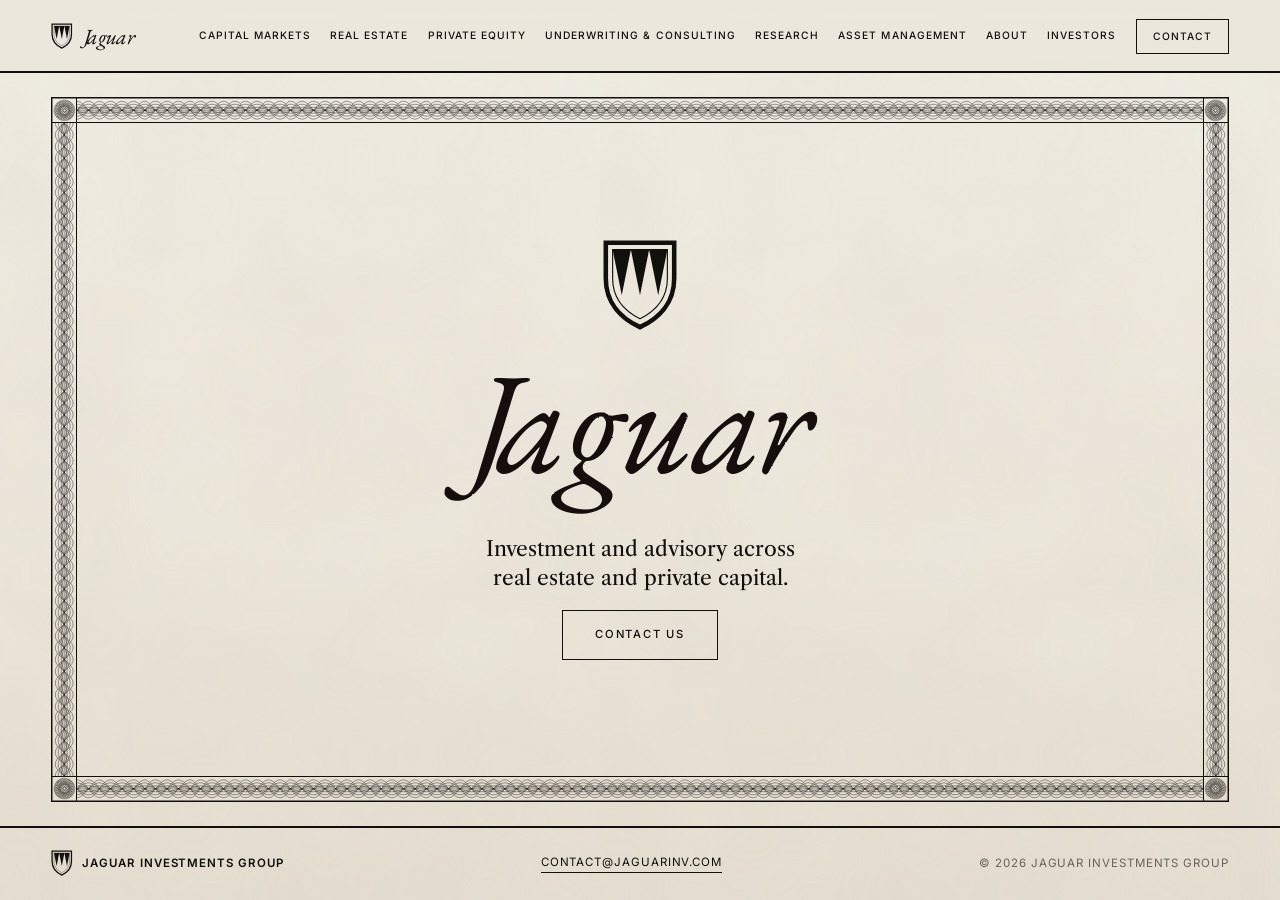
==== commit c95fdc00: "Launch Merchant design: paper-and-ink site with certificate border, EB Garamond italic wordmark, off" ====
--- a/index.html
+++ b/index.html
@@ -4,196 +4,75 @@
   <meta charset="UTF-8" />
   <meta name="viewport" content="width=device-width, initial-scale=1.0" />
   <title>Jaguar Investments</title>
+  <meta name="description" content="Jaguar Investments. Investment and advisory across real estate and private capital." />
+  <script>try{if(!sessionStorage.getItem("jaguar-seen")){document.documentElement.classList.add("intro");sessionStorage.setItem("jaguar-seen","1")}}catch(e){}</script>
   <link rel="preconnect" href="https://fonts.googleapis.com" />
   <link rel="preconnect" href="https://fonts.gstatic.com" crossorigin />
-  <link rel="stylesheet" href="https://fonts.googleapis.com/css2?family=Anton&family=Cinzel:wght@400;500;600;700&family=Cormorant+Garamond:ital,wght@0,400;0,500;0,600;1,400;1,500&family=Inter:wght@300;400;500;600&family=Space+Grotesk:wght@400;500;600;700&family=JetBrains+Mono:wght@400;500&family=Playfair+Display:ital,wght@0,400;0,500;0,600;1,400&display=swap" />
-  <link rel="stylesheet" href="base.css" />
-  <link rel="stylesheet" href="themes/aurum.css" id="theme-css" />
+  <link rel="stylesheet" href="https://fonts.googleapis.com/css2?family=Libre+Caslon+Display&amp;family=Libre+Caslon+Text:ital@0;1&amp;family=EB+Garamond:ital@1&amp;family=Source+Serif+4:ital,opsz,wght@0,8..60,400;0,8..60,500;1,8..60,400&amp;family=Inter:wght@400;500;600&amp;display=swap" />
+  <link rel="stylesheet" href="base.css?v=10" />
+  <link rel="stylesheet" href="themes/merchant.css?v=10" />
 </head>
 <body>
 
-  <!-- ============ HEADER / NAV ============ -->
+  <div class="watermark" aria-hidden="true"></div>
+
+  <svg class="defs" aria-hidden="true" focusable="false">
+    <filter id="ink">
+      <feTurbulence type="fractalNoise" baseFrequency="0.9" numOctaves="2" seed="3" result="noise" />
+      <feDisplacementMap in="SourceGraphic" in2="noise" scale="1.6" xChannelSelector="R" yChannelSelector="G" />
+    </filter>
+    <filter id="ink-fine">
+      <feTurbulence type="fractalNoise" baseFrequency="0.9" numOctaves="2" seed="3" result="noise" />
+      <feDisplacementMap in="SourceGraphic" in2="noise" scale="0.8" xChannelSelector="R" yChannelSelector="G" />
+    </filter>
+    <symbol id="shield" viewBox="0 0 100 120">
+      <path d="M50 5 H95 V52 C95 85 74 105 50 116 C26 105 5 85 5 52 V5 H50" fill="none" stroke="currentColor" stroke-width="6" />
+      <path d="M50 14 H86 V52 C86 78 70 95 50 105 C30 95 14 78 14 52 V14 H50" fill="none" stroke="currentColor" stroke-width="1.5" />
+      <g fill="currentColor"><polygon points="14,14 38,14 26,74" /><polygon points="38,14 62,14 50,74" /><polygon points="62,14 86,14 74,74" /></g>
+    </symbol>
+  </svg>
+
   <header class="site-header">
-    <a class="logo" href="#top"><span class="logo-mark">J</span> Jaguar Investments</a>
-    <nav class="site-nav">
-      <a href="#capital-markets">Capital Markets</a>
-      <a href="#real-estate-investments">Real Estate</a>
-      <a href="#private-equity-investments">Private Equity</a>
-      <a href="#underwriting-consulting">Underwriting</a>
-      <a href="#research">Research</a>
-      <a href="#property-management">Property Management</a>
-      <a href="#contact" class="nav-cta">Contact</a>
+    <a class="logo" href="index.html" aria-label="Jaguar Investments">
+      <svg class="shield shield--nav"><use href="#shield" /></svg>
+      <span class="logo-word"><span class="brand-j">J</span>aguar</span>
+    </a>
+    <button class="nav-toggle" type="button" aria-expanded="false" aria-controls="site-nav">Contents</button>
+    <nav class="site-nav" id="site-nav" aria-label="Contents">
+      <a href="capital-markets.html" data-n="I"><span>Capital Markets</span></a>
+      <a href="real-estate.html" data-n="II"><span>Real Estate</span></a>
+      <a href="private-equity.html" data-n="III"><span>Private Equity</span></a>
+      <a href="underwriting.html" data-n="IV"><span>Underwriting &amp; Consulting</span></a>
+      <a href="research.html" data-n="V"><span>Research</span></a>
+      <a href="asset-management.html" data-n="VI"><span>Asset Management</span></a>
+      <a href="about.html" data-n="VII"><span>About</span></a>
+      <a href="investors.html" data-n="VIII"><span>Investors</span></a>
+      <a href="contact.html" data-n="IX" class="nav-cta"><span>Contact</span></a>
     </nav>
   </header>
 
-  <main id="top">
-
-    <!-- ============ HERO ============ -->
-    <section class="hero">
-      <div class="hero-inner">
-        <div class="hero-main">
-          <p class="kicker">Private Real Estate &amp; Alternative Investments</p>
-          <h1>Jaguar<br /><em>Investments</em></h1>
-          <p class="tagline">Institutional-grade real estate capital, investment, and advisory for principals who expect precision.</p>
-          <div class="hero-actions">
-            <a href="#contact" class="button">Get in Touch</a>
-            <a href="#capital-markets" class="link-quiet">Explore Capabilities</a>
-          </div>
-        </div>
-        <aside class="hero-aside">
-          <p class="aside-label">Capabilities</p>
-          <ol>
-            <li><a href="#capital-markets">Capital Markets</a></li>
-            <li><a href="#real-estate-investments">Real Estate Investments</a></li>
-            <li><a href="#private-equity-investments">Private Equity Investments</a></li>
-            <li><a href="#underwriting-consulting">Underwriting &amp; Consulting</a></li>
-            <li><a href="#research">Research</a></li>
-            <li><a href="#property-management">Property Management</a></li>
-          </ol>
-        </aside>
-      </div>
+  <main>
+    <section class="leaf leaf--cover">
+      <svg class="shield shield--hero shield--draw" viewBox="0 0 100 120" aria-hidden="true">
+        <path pathLength="1" d="M50 5 H95 V52 C95 85 74 105 50 116 C26 105 5 85 5 52 V5 H50" fill="none" stroke="currentColor" stroke-width="6" />
+        <path pathLength="1" d="M50 14 H86 V52 C86 78 70 95 50 105 C30 95 14 78 14 52 V14 H50" fill="none" stroke="currentColor" stroke-width="1.5" />
+        <g class="fangs" fill="currentColor"><polygon points="14,14 38,14 26,74" /><polygon points="38,14 62,14 50,74" /><polygon points="62,14 86,14 74,74" /></g>
+      </svg>
+      <h1 class="brand"><span class="brand-j">J</span>aguar</h1>
+      <p class="hero-line">Investment and advisory across real estate and private capital.</p>
+      <a href="contact.html" class="button">Contact Us</a>
     </section>
-
-    <!-- ============ STATS (placeholder figures) ============ -->
-    <section class="stats">
-      <div class="stat">
-        <span class="stat-value">$2.4B+</span>
-        <span class="stat-label">Transactions Advised</span>
-      </div>
-      <div class="stat">
-        <span class="stat-value">20+</span>
-        <span class="stat-label">Years of Experience</span>
-      </div>
-      <div class="stat">
-        <span class="stat-value">14</span>
-        <span class="stat-label">Markets Nationwide</span>
-      </div>
-    </section>
-
-    <!-- ============ CORE SERVICES ============ -->
-    <div class="services">
-
-      <section id="capital-markets" class="service">
-        <span class="num">01</span>
-        <div class="service-copy">
-          <h2>Capital Markets</h2>
-          <p>Placeholder copy. Debt and equity placement, financing strategy, and lender relationships.</p>
-        </div>
-      </section>
-
-      <section id="real-estate-investments" class="service">
-        <span class="num">02</span>
-        <div class="service-copy">
-          <h2>Real Estate Investments</h2>
-          <p>Placeholder copy. Direct acquisitions, joint ventures, and asset management across property types.</p>
-        </div>
-      </section>
-
-      <section id="private-equity-investments" class="service">
-        <span class="num">03</span>
-        <div class="service-copy">
-          <h2>Private Equity Investments</h2>
-          <p>Placeholder copy. Direct and co-investments in operating companies and real-asset platforms.</p>
-        </div>
-      </section>
-
-      <section id="underwriting-consulting" class="service">
-        <span class="num">04</span>
-        <div class="service-copy">
-          <h2>Underwriting &amp; Consulting</h2>
-          <p>Placeholder copy. Deal-level underwriting, due diligence, and advisory services.</p>
-        </div>
-      </section>
-
-      <section id="research" class="service">
-        <span class="num">05</span>
-        <div class="service-copy">
-          <h2>Research</h2>
-          <p>Placeholder copy. Market intelligence, submarket analysis, and thought leadership.</p>
-        </div>
-      </section>
-
-      <section id="property-management" class="service">
-        <span class="num">06</span>
-        <div class="service-copy">
-          <h2>Property Management</h2>
-          <p>Placeholder copy. Operations, leasing, and asset-level performance.</p>
-        </div>
-      </section>
-
-    </div>
-
-    <!-- ============ CONTACT ============ -->
-    <section id="contact" class="contact">
-      <p class="kicker">Contact</p>
-      <h2>Let&rsquo;s talk.</h2>
-      <p>Placeholder copy. Email, phone, and office location go here.</p>
-      <a href="mailto:hello@jaguarinvestments.com" class="button">hello@jaguarinvestments.com</a>
-    </section>
-
   </main>
 
   <footer class="site-footer">
-    <div class="footer-grid">
-      <div class="footer-brand">
-        <p class="footer-wordmark">Jaguar Investments</p>
-        <p class="footer-tag">Real estate capital, investment &amp; advisory.</p>
-      </div>
-      <nav class="footer-nav" aria-label="Footer">
-        <a href="#capital-markets">Capital Markets</a>
-        <a href="#real-estate-investments">Real Estate Investments</a>
-        <a href="#private-equity-investments">Private Equity Investments</a>
-        <a href="#underwriting-consulting">Underwriting &amp; Consulting</a>
-        <a href="#research">Research</a>
-        <a href="#property-management">Property Management</a>
-      </nav>
-      <div class="footer-contact">
-        <p class="aside-label">Inquiries</p>
-        <a href="mailto:hello@jaguarinvestments.com">hello@jaguarinvestments.com</a>
-      </div>
-    </div>
-    <p class="footer-legal">&copy; 2026 Jaguar Investments. All rights reserved.</p>
+    <a class="footer-mark" href="index.html">
+      <svg class="shield shield--nav" aria-hidden="true"><use href="#shield" /></svg>
+      <span class="footer-wordmark">Jaguar Investments Group</span>
+    </a>
+    <a class="footer-email" href="mailto:contact@jaguarinv.com">contact@jaguarinv.com</a>
+    <p class="footer-legal">&copy; 2026 Jaguar Investments Group</p>
   </footer>
 
-  <!-- ============ THEME SWITCHER (dev tool for shopping aesthetics) ============ -->
-  <div class="theme-switcher" aria-label="Theme switcher">
-    <button data-theme="obsidian">Obsidian</button>
-    <button data-theme="aurum">Aurum</button>
-    <button data-theme="graphite">Graphite</button>
-    <button data-theme="porcelain">Porcelain</button>
-  </div>
-
-  <script>
-    (function () {
-      var hrefs = {
-        obsidian: "themes/obsidian.css",
-        aurum: "themes/aurum.css",
-        graphite: "themes/graphite.css",
-        porcelain: "themes/porcelain.css"
-      };
-      var link = document.getElementById("theme-css");
-      var buttons = document.querySelectorAll(".theme-switcher button");
-
-      function setTheme(name) {
-        if (!hrefs[name]) name = "aurum";
-        link.setAttribute("href", hrefs[name]);
-        document.documentElement.setAttribute("data-theme", name);
-        try { localStorage.setItem("jaguar-theme", name); } catch (e) {}
-        buttons.forEach(function (b) {
-          b.classList.toggle("active", b.dataset.theme === name);
-        });
-      }
-
-      buttons.forEach(function (b) {
-        b.addEventListener("click", function () { setTheme(b.dataset.theme); });
-      });
-
-      var param = new URLSearchParams(location.search).get("theme");
-      var saved = null;
-      try { saved = localStorage.getItem("jaguar-theme"); } catch (e) {}
-      setTheme(param || saved || "aurum");
-    })();
-  </script>
-
+  <script src="site.js?v=2"></script>
 </body>
 </html>
--- a/base.css
+++ b/base.css
@@ -1,10 +1,8 @@
-/* ============================================================
-   Gamma Capital — base.css
-   Shared reset + the floating theme switcher (dev tool).
-   All visual personality lives in themes/*.css
-   ============================================================ */
+/* Shared reset. Visual personality lives in themes/merchant.css */
 
-* {
+*,
+*::before,
+*::after {
   margin: 0;
   padding: 0;
   box-sizing: border-box;
@@ -17,72 +15,20 @@
 body {
   line-height: 1.6;
   -webkit-font-smoothing: antialiased;
+  text-rendering: optimizeLegibility;
 }
 
-img {
+img,
+svg {
+  display: block;
   max-width: 100%;
-  display: block;
 }
 
 a {
   color: inherit;
 }
 
-/* ---------- Aurum-specific enrichments hidden by default ----------
-   Themes that style these (aurum.css) override the display. This keeps
-   the older exploration themes rendering cleanly on the same HTML. */
-.hero-aside,
-.stats,
-.link-quiet,
-.footer-tag,
-.footer-contact .aside-label {
-  display: none;
+ul,
+ol {
+  list-style: none;
 }
-
-.footer-grid {
-  display: flex;
-  flex-wrap: wrap;
-  gap: 1rem 2.5rem;
-  align-items: baseline;
-}
-
-.footer-nav {
-  display: none;
-}
-
-/* ---------- Theme switcher (always visible, theme-agnostic) ---------- */
-.theme-switcher {
-  position: fixed;
-  bottom: 1.25rem;
-  right: 1.25rem;
-  z-index: 999;
-  display: flex;
-  gap: 0.35rem;
-  padding: 0.4rem;
-  border-radius: 999px;
-  background: rgba(20, 20, 24, 0.82);
-  backdrop-filter: blur(10px);
-  box-shadow: 0 8px 30px rgba(0, 0, 0, 0.35);
-}
-
-.theme-switcher button {
-  border: none;
-  background: transparent;
-  color: rgba(255, 255, 255, 0.65);
-  font: 600 0.72rem/1 system-ui, sans-serif;
-  letter-spacing: 0.06em;
-  text-transform: uppercase;
-  padding: 0.5rem 0.8rem;
-  border-radius: 999px;
-  cursor: pointer;
-  transition: all 0.15s ease;
-}
-
-.theme-switcher button:hover {
-  color: #ffffff;
-}
-
-.theme-switcher button.active {
-  background: #ffffff;
-  color: #141418;
-}
--- a/themes/merchant.css
+++ b/themes/merchant.css
@@ -0,0 +1,742 @@
+/* ============================================================
+   THEME: MERCHANT — the site as a printed document
+   Cotton stock, Caslon, black rules, an engraved certificate
+   border, and a watermark that shows under the cursor.
+   The shield is temporary, pending the heraldic logo.
+   ============================================================ */
+
+@property --sweep {
+  syntax: "<angle>";
+  inherits: false;
+  initial-value: 180deg;
+}
+
+:root {
+  --paper: #ece7dc;
+  --ink: #12100d;
+  --ink-soft: #3a352e;
+  --muted: #6b6359;
+  --rule: var(--ink);
+  --rule-w: 1.5px;
+  --band: 26px;
+
+  --font-ink: "Libre Caslon Display", "Times New Roman", serif;
+  --font-text: "Libre Caslon Text", "Times New Roman", serif;
+  --font-italic: "EB Garamond", "Times New Roman", serif;
+  --font-body: "Source Serif 4", Georgia, serif;
+  --font-ui: "Inter", system-ui, sans-serif;
+
+  --gutter: clamp(1.25rem, 4vw, 3.5rem);
+}
+
+.defs {
+  position: absolute;
+  width: 0;
+  height: 0;
+  overflow: hidden;
+}
+
+body {
+  min-height: 100vh;
+  display: flex;
+  flex-direction: column;
+  color: var(--ink);
+  font-family: var(--font-body);
+  font-variant-numeric: oldstyle-nums;
+  background-color: var(--paper);
+  /* Soft cotton cloudiness: low-frequency, no speckle */
+  background-image:
+    url("data:image/svg+xml,%3Csvg xmlns='http://www.w3.org/2000/svg' width='600' height='600'%3E%3Cfilter id='c'%3E%3CfeTurbulence type='fractalNoise' baseFrequency='0.008' numOctaves='3' seed='7'/%3E%3CfeColorMatrix values='0 0 0 0 0.45 0 0 0 0 0.38 0 0 0 0 0.28 0 0 0 0.09 0'/%3E%3C/filter%3E%3Crect width='100%25' height='100%25' filter='url(%23c)'/%3E%3C/svg%3E"),
+    linear-gradient(180deg, #f1ede4 0%, var(--paper) 60%, #e5dfd2 100%);
+  background-attachment: fixed;
+}
+
+::selection {
+  background: var(--ink);
+  color: var(--paper);
+}
+
+/* ---------- Watermark ----------
+   Lighter than the sheet, as a real watermark is when backlit.
+   site.js moves --mx/--my with the cursor. */
+.watermark {
+  position: fixed;
+  inset: 0;
+  z-index: -1;
+  pointer-events: none;
+  opacity: 0;
+  transition: opacity 0.7s ease;
+  background-image:
+    radial-gradient(circle 260px at var(--mx, 50%) var(--my, 50%), rgba(255, 252, 244, 0.6), transparent),
+    url("data:image/svg+xml,%3Csvg xmlns='http://www.w3.org/2000/svg' width='260' height='300' viewBox='0 0 260 300'%3E%3Cdefs%3E%3Cg id='s' fill='none' stroke='%23fff'%3E%3Cpath d='M5 5H95V52C95 85 74 105 50 116 26 105 5 85 5 52Z' stroke-width='5'/%3E%3Cpath d='M14 14H86V52C86 78 70 95 50 105 30 95 14 78 14 52Z' stroke-width='1.5'/%3E%3Cpath d='M14 14H38L26 74ZM38 14H62L50 74ZM62 14H86L74 74Z' fill='%23fff' stroke='none'/%3E%3C/g%3E%3C/defs%3E%3Cuse href='%23s' transform='translate(34 24) scale(.62)'/%3E%3Cuse href='%23s' transform='translate(164 174) scale(.62)'/%3E%3C/svg%3E"),
+    repeating-linear-gradient(90deg, rgba(255, 255, 255, 0.45) 0 1px, transparent 1px 32px);
+  -webkit-mask-image: radial-gradient(circle 240px at var(--mx, 50%) var(--my, 50%), #000 15%, transparent);
+  mask-image: radial-gradient(circle 240px at var(--mx, 50%) var(--my, 50%), #000 15%, transparent);
+}
+
+.watermark.lit {
+  opacity: 1;
+}
+
+@media (hover: none) {
+  .watermark { display: none; }
+}
+
+/* ---------- Shield (temporary mark) ---------- */
+.shield {
+  display: block;
+  color: var(--ink);
+}
+
+.shield--nav {
+  width: 1.35rem;
+  height: 1.62rem;
+  flex-shrink: 0;
+}
+
+.shield--hero {
+  width: 4.75rem;
+  height: 5.7rem;
+  margin: 0 auto 0.65rem;
+}
+
+/* ---------- Header ---------- */
+.site-header {
+  display: flex;
+  align-items: center;
+  justify-content: space-between;
+  gap: 1rem 2rem;
+  padding: 1.2rem var(--gutter);
+  position: sticky;
+  top: 0;
+  z-index: 20;
+  background: rgba(236, 231, 220, 0.94);
+  backdrop-filter: blur(10px);
+}
+
+.site-header::after,
+.site-footer::before {
+  content: "";
+  position: absolute;
+  left: 0;
+  right: 0;
+  height: var(--rule-w);
+  background: var(--rule);
+  transform-origin: left;
+}
+
+.site-header::after { bottom: 0; }
+.site-footer::before { top: 0; }
+
+.logo {
+  display: inline-flex;
+  align-items: center;
+  gap: 0.7rem;
+  text-decoration: none;
+}
+
+.logo-word {
+  font-family: var(--font-italic);
+  font-style: italic;
+  font-weight: 400;
+  font-size: 1.35rem;
+  line-height: 1;
+  letter-spacing: -0.03em;
+  font-kerning: normal;
+}
+
+.site-nav {
+  display: flex;
+  align-items: center;
+  gap: clamp(0.85rem, 1.5vw, 1.6rem);
+}
+
+.site-nav a,
+.nav-toggle {
+  font-family: var(--font-ui);
+  font-size: clamp(0.64rem, 0.78vw, 0.7rem);
+  font-weight: 500;
+  letter-spacing: 0.1em;
+  text-transform: uppercase;
+  white-space: nowrap;
+  color: var(--ink);
+}
+
+.site-nav a {
+  text-decoration: none;
+  padding-bottom: 2px;
+  border-bottom: var(--rule-w) solid transparent;
+  transition: border-color 0.2s;
+}
+
+.site-nav a:hover,
+.site-nav a[aria-current="page"] {
+  border-color: var(--ink);
+}
+
+.site-nav .nav-cta,
+.nav-toggle {
+  border: var(--rule-w) solid var(--ink);
+  padding: 0.5rem 1rem;
+  transition: background 0.2s, color 0.2s;
+}
+
+.site-nav .nav-cta:hover,
+.site-nav .nav-cta[aria-current="page"],
+.nav-toggle:hover {
+  background: var(--ink);
+  color: var(--paper);
+}
+
+.nav-toggle {
+  display: none;
+  font-size: 0.7rem;
+  background: none;
+  border-radius: 0;
+  cursor: pointer;
+}
+
+/* ---------- Leaf: the framed sheet on every page ---------- */
+main {
+  flex: 1;
+  display: flex;
+  padding: 1.5rem var(--gutter);
+}
+
+.leaf {
+  flex: 1;
+  position: relative;
+  display: flex;
+  flex-direction: column;
+  align-items: center;
+  justify-content: center;
+  text-align: center;
+  padding: calc(var(--band) + 5rem) calc(var(--band) + 1.5rem);
+}
+
+/* Certificate border: images/border.svg, generated by build.py */
+.leaf::before {
+  content: "";
+  position: absolute;
+  inset: 0;
+  border: var(--band) solid transparent;
+  border-image: url("../images/border.svg") 60 round;
+  pointer-events: none;
+}
+
+.brand {
+  font-family: var(--font-italic);
+  font-style: italic;
+  font-weight: 400;
+  font-size: clamp(4.5rem, 14vw, 9rem);
+  line-height: 1.12;
+  letter-spacing: -0.02em;
+  font-kerning: normal;
+  font-feature-settings: "kern" 1;
+  filter: url(#ink);
+  animation: rise 1s cubic-bezier(0.22, 1, 0.36, 1) 0.1s both;
+}
+
+/* Pull the italic J into the word — its sidebearing is too open at display size */
+.brand-j {
+  margin-right: -0.09em;
+}
+
+/* Page titles are smaller, so they take a finer ink spread */
+.brand--page {
+  font-family: var(--font-ink);
+  font-style: normal;
+  font-size: clamp(2.75rem, 7vw, 5rem);
+  line-height: 1.05;
+  overflow-wrap: break-word;
+  filter: url(#ink-fine);
+}
+
+.leaf-num {
+  font-family: var(--font-ink);
+  font-size: 1.6rem;
+  line-height: 1;
+  font-variant-numeric: normal;
+}
+
+.leaf-num::after {
+  content: "";
+  display: block;
+  width: 2.25rem;
+  height: var(--rule-w);
+  background: var(--rule);
+  margin: 1.1rem auto 1.75rem;
+}
+
+.hero-line {
+  margin-top: 2rem;
+  max-width: 34rem;
+  text-wrap: balance;
+  font-family: var(--font-text);
+  font-style: normal;
+  font-weight: 400;
+  font-size: clamp(1.1rem, 2vw, 1.3rem);
+  line-height: 1.4;
+  color: var(--ink);
+  font-synthesis: none;
+  animation: rise 1s cubic-bezier(0.22, 1, 0.36, 1) 0.25s both;
+}
+
+.page-copy {
+  margin-top: 1.75rem;
+  max-width: 34rem;
+  text-wrap: balance;
+  font-size: 1.1rem;
+  line-height: 1.75;
+  color: var(--ink-soft);
+  animation: rise 1s cubic-bezier(0.22, 1, 0.36, 1) 0.25s both;
+}
+
+.page-copy--follow {
+  margin-top: 1.1rem;
+}
+
+.page-copy--record {
+  margin-top: 1.25rem;
+  font-style: italic;
+}
+
+.leaf--cover .button {
+  margin-top: 1.1rem;
+}
+
+.button {
+  display: inline-block;
+  margin-top: 2.5rem;
+  padding: 0.95rem 2rem;
+  border: var(--rule-w) solid var(--ink);
+  color: var(--ink);
+  text-decoration: none;
+  font-family: var(--font-ui);
+  font-size: 0.7rem;
+  font-weight: 500;
+  letter-spacing: 0.16em;
+  text-transform: uppercase;
+  transition: background 0.2s, color 0.2s;
+  animation: rise 1s cubic-bezier(0.22, 1, 0.36, 1) 0.4s both;
+}
+
+.button:hover {
+  background: var(--ink);
+  color: var(--paper);
+}
+
+.button--submit {
+  margin-top: 0.5rem;
+  width: 100%;
+  cursor: pointer;
+  background: transparent;
+  font: inherit;
+}
+
+/* Tall leaf: offering pages with dossier sections below the intro */
+.leaf--tall {
+  justify-content: flex-start;
+  padding-top: calc(var(--band) + 4rem);
+  padding-bottom: calc(var(--band) + 5rem);
+}
+
+.leaf--tall .leaf-nav {
+  position: static;
+  width: 100%;
+  max-width: 42rem;
+  margin: 3rem auto 0;
+}
+
+.dossier {
+  width: min(100%, 42rem);
+  margin-top: 3.5rem;
+  text-align: left;
+  animation: rise 1s cubic-bezier(0.22, 1, 0.36, 1) 0.5s both;
+}
+
+.dossier-block + .dossier-block {
+  margin-top: 2.75rem;
+}
+
+.dossier-label {
+  font-family: var(--font-ui);
+  font-size: 0.66rem;
+  font-weight: 600;
+  letter-spacing: 0.18em;
+  text-transform: uppercase;
+  margin-bottom: 0.4rem;
+}
+
+.dossier-note {
+  font-family: var(--font-text);
+  font-style: italic;
+  font-size: 0.95rem;
+  color: var(--muted);
+  margin-bottom: 1.25rem;
+}
+
+/* Investor login */
+.investor-form {
+  width: min(100%, 22rem);
+  margin: 2.5rem auto 0;
+  text-align: left;
+  display: grid;
+  gap: 1.25rem;
+  animation: rise 1s cubic-bezier(0.22, 1, 0.36, 1) 0.4s both;
+}
+
+.field {
+  display: grid;
+  gap: 0.45rem;
+  font-family: var(--font-ui);
+  font-size: 0.64rem;
+  font-weight: 500;
+  letter-spacing: 0.14em;
+  text-transform: uppercase;
+}
+
+.field input {
+  font-family: var(--font-body);
+  font-size: 1rem;
+  letter-spacing: 0;
+  text-transform: none;
+  font-weight: 400;
+  color: var(--ink);
+  background: transparent;
+  border: 0;
+  border-bottom: var(--rule-w) solid var(--rule);
+  border-radius: 0;
+  padding: 0.65rem 0;
+  outline: none;
+}
+
+.field input:focus {
+  border-bottom-color: var(--ink);
+}
+
+.form-note {
+  margin-top: 0.25rem;
+  font-family: var(--font-text);
+  font-style: italic;
+  font-size: 0.9rem;
+  line-height: 1.55;
+  color: var(--muted);
+  text-transform: none;
+  letter-spacing: 0;
+}
+
+.form-note a {
+  color: var(--ink);
+  text-decoration: none;
+  border-bottom: var(--rule-w) solid var(--ink);
+}
+
+/* Previous / next, set at the foot of the sheet */
+.leaf-nav {
+  position: absolute;
+  left: calc(var(--band) + 1.5rem);
+  right: calc(var(--band) + 1.5rem);
+  bottom: calc(var(--band) + 1.25rem);
+  display: flex;
+  justify-content: space-between;
+  gap: 0.75rem 1.5rem;
+  font-family: var(--font-ui);
+  font-size: 0.66rem;
+  font-weight: 500;
+  letter-spacing: 0.1em;
+  text-transform: uppercase;
+}
+
+.leaf-nav a {
+  color: var(--ink);
+  text-decoration: none;
+  padding-bottom: 2px;
+  border-bottom: var(--rule-w) solid transparent;
+  transition: border-color 0.2s;
+}
+
+.leaf-nav a:hover { border-color: var(--ink); }
+.leaf-nav .next { margin-left: auto; }
+
+/* ---------- Transaction notices & case studies ---------- */
+.notices,
+.studies {
+  display: grid;
+  grid-template-columns: 1fr;
+  width: 100%;
+  border-top: var(--rule-w) solid var(--rule);
+  border-left: var(--rule-w) solid var(--rule);
+}
+
+.notices--compact {
+  margin-top: 0;
+}
+
+.notice,
+.study {
+  padding: 1.75rem 1.35rem 1.5rem;
+  border-right: var(--rule-w) solid var(--rule);
+  border-bottom: var(--rule-w) solid var(--rule);
+  text-align: center;
+}
+
+.notice-type,
+.notice-role,
+.notice-date {
+  font-family: var(--font-ui);
+  font-size: 0.64rem;
+  font-weight: 500;
+  letter-spacing: 0.14em;
+  text-transform: uppercase;
+  line-height: 1.8;
+}
+
+.notice-type { font-weight: 600; }
+
+.notice-amount {
+  margin: 0.9rem 0 0.8rem;
+  font-family: var(--font-ink);
+  font-size: clamp(1.9rem, 2.8vw, 2.5rem);
+  line-height: 1.1;
+  font-variant-numeric: lining-nums;
+}
+
+.notice-name {
+  font-family: var(--font-text);
+  font-size: 1.02rem;
+  line-height: 1.55;
+}
+
+.notice-name::after {
+  content: "";
+  display: block;
+  width: 2rem;
+  height: var(--rule-w);
+  background: var(--rule);
+  margin: 1.2rem auto;
+}
+
+.notice-role { color: var(--ink-soft); }
+
+.notice-date {
+  margin-top: 0.5rem;
+  color: var(--muted);
+}
+
+.study-name {
+  margin: 0.75rem 0 0.2rem;
+  font-family: var(--font-text);
+  font-size: 1.25rem;
+  line-height: 1.3;
+}
+
+.study-place {
+  font-family: var(--font-text);
+  font-style: italic;
+  font-size: 0.95rem;
+  color: var(--muted);
+  margin-bottom: 0.9rem;
+}
+
+.study-copy {
+  font-size: 0.98rem;
+  line-height: 1.65;
+  color: var(--ink-soft);
+  max-width: 28rem;
+  margin: 0 auto 1rem;
+}
+
+/* ---------- Footer ---------- */
+.site-footer {
+  position: relative;
+  display: flex;
+  flex-wrap: wrap;
+  align-items: center;
+  justify-content: space-between;
+  gap: 1rem 2rem;
+  padding: 1.5rem var(--gutter);
+  font-family: var(--font-ui);
+  font-size: 0.72rem;
+  letter-spacing: 0.08em;
+  text-transform: uppercase;
+  font-variant-numeric: lining-nums;
+}
+
+.footer-mark {
+  display: inline-flex;
+  align-items: center;
+  gap: 0.6rem;
+  text-decoration: none;
+}
+
+.footer-wordmark { font-weight: 600; }
+
+.footer-email {
+  color: var(--ink);
+  text-decoration: none;
+  border-bottom: var(--rule-w) solid var(--ink);
+}
+
+.footer-legal { color: var(--muted); }
+
+/* ---------- Motion ---------- */
+@keyframes rise {
+  from { opacity: 0; transform: translateY(0.6rem); }
+  to { opacity: 1; transform: none; }
+}
+
+@keyframes rule { from { transform: scaleX(0); } }
+@keyframes sweep { from { --sweep: 0deg; } }
+@keyframes draw { to { stroke-dashoffset: 0; } }
+@keyframes fang { from { transform: scaleY(0); } }
+
+/* First page of a visit only: the rules, border, and shield are drawn in. */
+.intro .site-header::after,
+.intro .site-footer::before {
+  animation: rule 1s cubic-bezier(0.65, 0, 0.35, 1) both;
+}
+
+.intro .leaf::before {
+  -webkit-mask-image: conic-gradient(#000 var(--sweep), transparent 0 calc(360deg - var(--sweep)), #000 0);
+  mask-image: conic-gradient(#000 var(--sweep), transparent 0 calc(360deg - var(--sweep)), #000 0);
+  animation: sweep 1.7s cubic-bezier(0.65, 0, 0.35, 1) 0.15s both;
+}
+
+.intro .shield--draw path {
+  stroke-dasharray: 1;
+  stroke-dashoffset: 1;
+  animation: draw 1.1s cubic-bezier(0.65, 0, 0.35, 1) 0.4s forwards;
+}
+
+.intro .shield--draw path:nth-child(2) { animation-delay: 0.65s; }
+
+/* The fangs extend downward from the top edge together */
+.intro .shield--draw .fangs polygon {
+  transform-origin: 50px 14px;
+  animation: fang 0.45s cubic-bezier(0.3, 0, 0.2, 1) 1.3s both;
+}
+
+.intro .leaf--cover .brand { animation-delay: 1.1s; }
+.intro .leaf--cover .hero-line { animation-delay: 1.3s; }
+.intro .leaf--cover .button { animation-delay: 1.5s; }
+
+@media (prefers-reduced-motion: reduce) {
+  *, *::before, *::after { animation: none !important; }
+  .intro .shield--draw path { stroke-dashoffset: 0; }
+}
+
+/* ---------- Narrow screens: the menu becomes a contents page ---------- */
+@media (max-width: 1240px) {
+  .nav-toggle { display: block; }
+
+  .site-nav {
+    position: absolute;
+    top: 100%;
+    left: 0;
+    right: 0;
+    height: calc(100vh - 100%);
+    height: calc(100dvh - 100%);
+    flex-direction: column;
+    align-items: stretch;
+    gap: 0;
+    padding: 2.5rem max(var(--gutter), calc((100% - 34rem) / 2)) 3rem;
+    background: var(--paper);
+    overflow-y: auto;
+    visibility: hidden;
+    opacity: 0;
+    transition: opacity 0.25s ease, visibility 0.25s;
+  }
+
+  .nav-open { overflow: hidden; }
+
+  .nav-open .site-nav {
+    visibility: visible;
+    opacity: 1;
+  }
+
+  .site-nav::before {
+    content: "Contents";
+    font-family: var(--font-ui);
+    font-size: 0.7rem;
+    font-weight: 600;
+    letter-spacing: 0.16em;
+    text-transform: uppercase;
+    padding-bottom: 0.9rem;
+    margin-bottom: 0.75rem;
+    border-bottom: var(--rule-w) solid var(--rule);
+  }
+
+  .site-nav a,
+  .site-nav .nav-cta,
+  .site-nav .nav-cta:hover,
+  .site-nav .nav-cta[aria-current="page"] {
+    display: flex;
+    align-items: baseline;
+    padding: 0.8rem 0;
+    border: 0;
+    background: none;
+    color: var(--ink);
+    font-family: var(--font-text);
+    font-size: 1.3rem;
+    font-weight: 400;
+    letter-spacing: 0;
+    text-transform: none;
+  }
+
+  .site-nav a::before {
+    content: "";
+    order: 2;
+    flex: 1;
+    margin: 0 0.75rem;
+    border-bottom: 2px dotted var(--ink);
+    transform: translateY(-0.2em);
+  }
+
+  .site-nav a::after {
+    content: attr(data-n);
+    order: 3;
+    min-width: 2.2rem;
+    text-align: right;
+    font-family: var(--font-ink);
+    font-size: 1.25rem;
+  }
+}
+
+@media (max-width: 640px) {
+  :root { --band: 18px; }
+  main { padding: 1rem; }
+  .leaf { padding: calc(var(--band) + 3.5rem) calc(var(--band) + 1rem); }
+
+  .leaf--tall {
+    padding-bottom: calc(var(--band) + 3.5rem);
+  }
+
+  .leaf--tall .leaf-nav,
+  .leaf-nav {
+    position: static;
+    flex-direction: column;
+    align-items: center;
+    margin-top: 3rem;
+  }
+
+  .leaf-nav .next { margin-left: 0; }
+  .leaf-nav a { padding: 0.5rem 0.5rem 2px; }
+  .site-footer { flex-direction: column; align-items: flex-start; }
+
+  .brand { filter: url(#ink-fine); }
+  .brand--page { font-size: clamp(2.3rem, 11.5vw, 2.75rem); }
+
+  .button {
+    max-width: 100%;
+    padding: 0.95rem 1.25rem;
+    letter-spacing: 0.12em;
+    overflow-wrap: anywhere;
+  }
+
+  .dossier { margin-top: 2.75rem; }
+}
+
+@media (max-width: 350px) {
+  .button { padding-inline: 0.9rem; font-size: 0.66rem; letter-spacing: 0.06em; }
+}
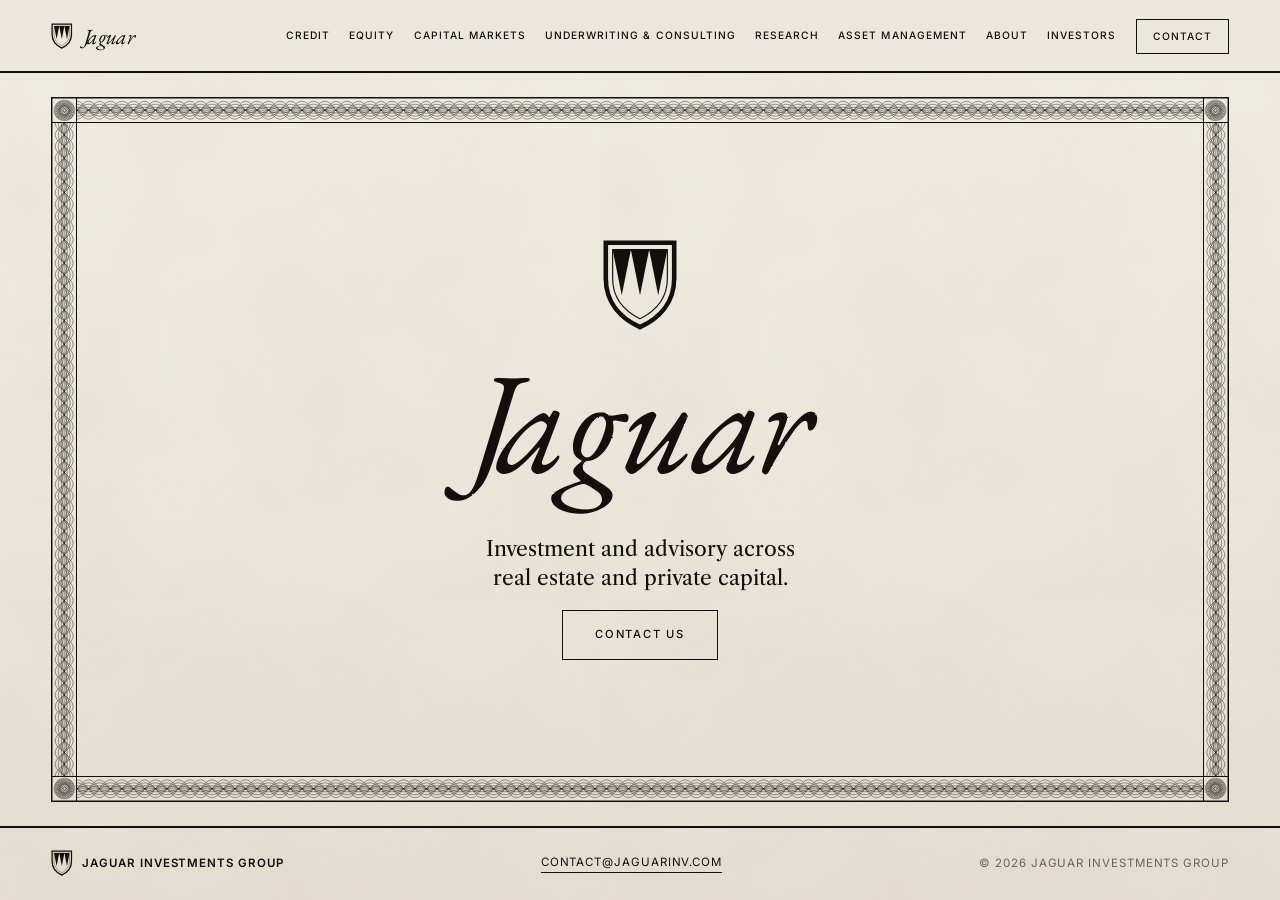
==== commit 0ec0be1d: "Restructure offerings into Credit, Equity, Capital Markets with lines of business Co-authored-by: Cu" ====
--- a/index.html
+++ b/index.html
@@ -5,12 +5,28 @@
   <meta name="viewport" content="width=device-width, initial-scale=1.0" />
   <title>Jaguar Investments</title>
   <meta name="description" content="Jaguar Investments. Investment and advisory across real estate and private capital." />
+  <meta name="theme-color" content="#ece7dc" />
+  <link rel="canonical" href="https://jaguarinv.com/" />
+  <meta property="og:type" content="website" />
+  <meta property="og:site_name" content="Jaguar Investments" />
+  <meta property="og:title" content="Jaguar Investments" />
+  <meta property="og:description" content="Jaguar Investments. Investment and advisory across real estate and private capital." />
+  <meta property="og:url" content="https://jaguarinv.com/" />
+  <meta property="og:image" content="https://jaguarinv.com/images/og.png" />
+  <meta property="og:image:width" content="1200" />
+  <meta property="og:image:height" content="630" />
+  <meta property="og:image:alt" content="The Jaguar Investments shield" />
+  <meta name="twitter:card" content="summary_large_image" />
+  <link rel="icon" href="favicon.ico" sizes="48x48" />
+  <link rel="icon" href="images/favicon-96.png" type="image/png" sizes="96x96" />
+  <link rel="icon" href="images/favicon.svg" type="image/svg+xml" />
+  <link rel="apple-touch-icon" href="images/apple-touch-icon.png" />
   <script>try{if(!sessionStorage.getItem("jaguar-seen")){document.documentElement.classList.add("intro");sessionStorage.setItem("jaguar-seen","1")}}catch(e){}</script>
   <link rel="preconnect" href="https://fonts.googleapis.com" />
   <link rel="preconnect" href="https://fonts.gstatic.com" crossorigin />
   <link rel="stylesheet" href="https://fonts.googleapis.com/css2?family=Libre+Caslon+Display&amp;family=Libre+Caslon+Text:ital@0;1&amp;family=EB+Garamond:ital@1&amp;family=Source+Serif+4:ital,opsz,wght@0,8..60,400;0,8..60,500;1,8..60,400&amp;family=Inter:wght@400;500;600&amp;display=swap" />
-  <link rel="stylesheet" href="base.css?v=10" />
-  <link rel="stylesheet" href="themes/merchant.css?v=10" />
+  <link rel="stylesheet" href="base.css?v=11" />
+  <link rel="stylesheet" href="themes/merchant.css?v=11" />
 </head>
 <body>
 
@@ -39,9 +55,9 @@
     </a>
     <button class="nav-toggle" type="button" aria-expanded="false" aria-controls="site-nav">Contents</button>
     <nav class="site-nav" id="site-nav" aria-label="Contents">
-      <a href="capital-markets.html" data-n="I"><span>Capital Markets</span></a>
-      <a href="real-estate.html" data-n="II"><span>Real Estate</span></a>
-      <a href="private-equity.html" data-n="III"><span>Private Equity</span></a>
+      <a href="credit.html" data-n="I"><span>Credit</span></a>
+      <a href="equity.html" data-n="II"><span>Equity</span></a>
+      <a href="capital-markets.html" data-n="III"><span>Capital Markets</span></a>
       <a href="underwriting.html" data-n="IV"><span>Underwriting &amp; Consulting</span></a>
       <a href="research.html" data-n="V"><span>Research</span></a>
       <a href="asset-management.html" data-n="VI"><span>Asset Management</span></a>
--- a/themes/merchant.css
+++ b/themes/merchant.css
@@ -376,6 +376,41 @@
   margin-bottom: 1.25rem;
 }
 
+/* Lines of business */
+.lines {
+  list-style: none;
+  margin: 0.9rem 0 0;
+  padding: 0;
+  border-top: var(--rule-w) solid var(--rule);
+}
+
+.line {
+  display: grid;
+  grid-template-columns: minmax(11rem, 15rem) 1fr;
+  gap: 0.35rem 2rem;
+  align-items: baseline;
+  padding: 1.15rem 0;
+  border-bottom: 1px solid rgba(18, 16, 13, 0.28);
+  scroll-margin-top: 6rem;
+}
+
+.line-name {
+  font-family: var(--font-text);
+  font-size: 1.2rem;
+  font-weight: 400;
+  line-height: 1.3;
+}
+
+.line-copy {
+  font-size: 0.98rem;
+  line-height: 1.55;
+  color: var(--ink-soft);
+}
+
+@media (max-width: 640px) {
+  .line { grid-template-columns: 1fr; }
+}
+
 /* Investor login */
 .investor-form {
   width: min(100%, 22rem);
